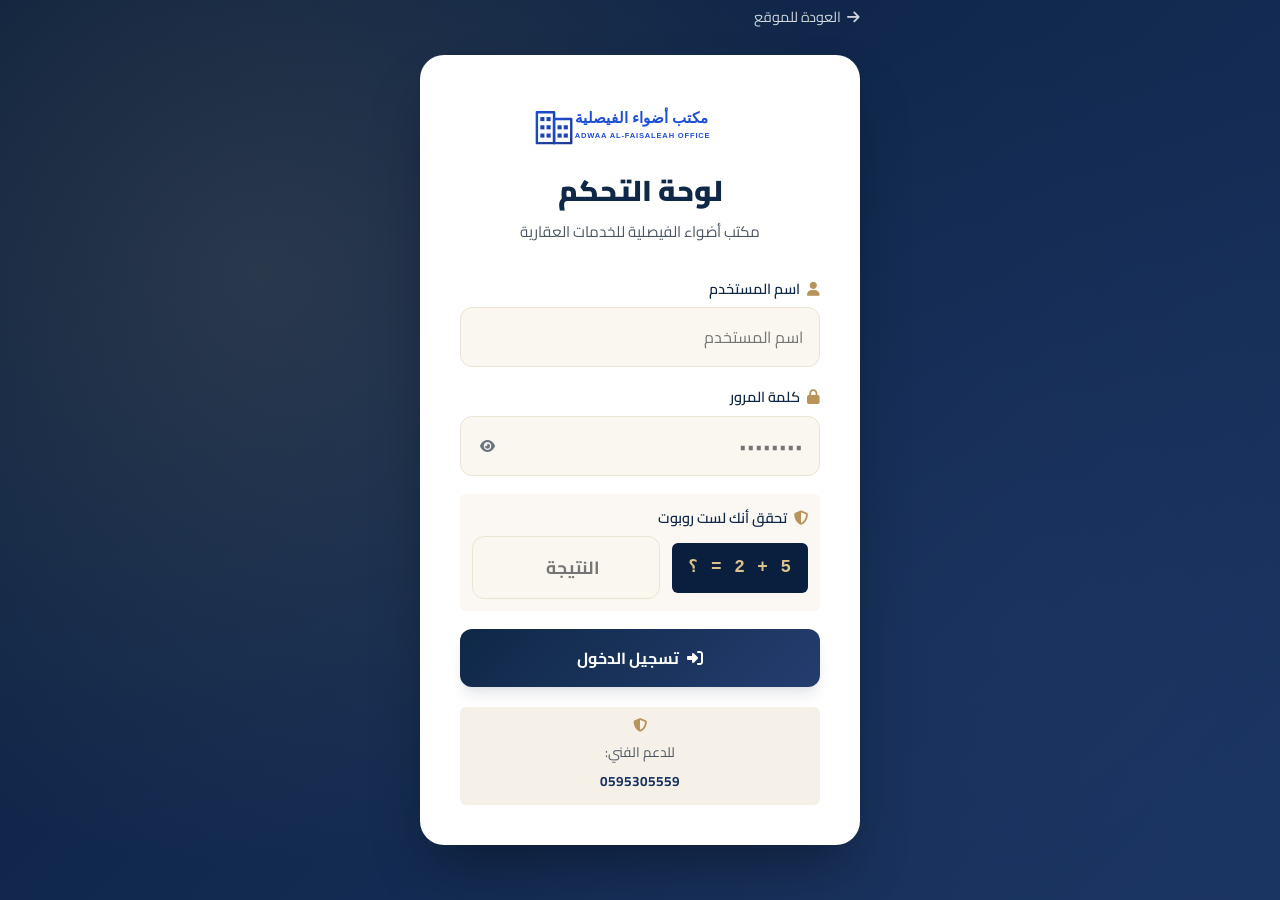
==== admin.html @ 80386304 "Add debug box to admin requests view to trace localStorage and origin" ====
<!DOCTYPE html>
<html lang="ar" dir="rtl">
<head>
    <meta charset="UTF-8">
    <meta http-equiv="Cache-Control" content="no-cache, no-store, must-revalidate">
    <meta http-equiv="Pragma" content="no-cache">
    <meta http-equiv="Expires" content="0">
    <meta name="viewport" content="width=device-width, initial-scale=1.0">
    <title>لوحة التحكم | مكتب أضواء الفيصلية للخدمات العقارية</title>
    <link rel="icon" type="image/svg+xml" href="images/logo-icon.svg">
    <link rel="preconnect" href="https://fonts.googleapis.com">
    <link rel="preconnect" href="https://fonts.gstatic.com" crossorigin>
    <link href="https://fonts.googleapis.com/css2?family=Cairo:wght@300;400;500;600;700;800;900&family=Tajawal:wght@300;400;500;700;800;900&display=swap" rel="stylesheet">
    <link rel="stylesheet" href="https://cdnjs.cloudflare.com/ajax/libs/font-awesome/6.5.0/css/all.min.css">
    <link rel="stylesheet" href="css/style.css">
    <link rel="stylesheet" href="css/admin.css">
</head>
<body class="admin-body">

    <!-- شاشة تسجيل الدخول -->
    <div class="login-screen" id="loginScreen">
        <div class="login-bg"></div>
        <div class="login-container">
            <div class="login-card">
                <a href="index.html" class="back-to-site">
                    <i class="fas fa-arrow-right"></i> العودة للموقع
                </a>
                <div class="login-header">
                    <img src="images/logo-horizontal.svg" alt="مكتب أضواء الفيصلية" class="login-logo-image">
                    <h1>لوحة التحكم</h1>
                    <p>مكتب أضواء الفيصلية للخدمات العقارية</p>
                </div>
                <form class="login-form" id="loginForm">
                    <div class="login-field">
                        <label><i class="fas fa-user"></i> اسم المستخدم</label>
                        <input type="text" id="loginUsername" required autocomplete="username" placeholder="اسم المستخدم">
                    </div>
                    <div class="login-field">
                        <label><i class="fas fa-lock"></i> كلمة المرور</label>
                        <div class="password-input">
                            <input type="password" id="loginPassword" required autocomplete="current-password" placeholder="••••••••">
                            <button type="button" class="toggle-password" id="togglePassword">
                                <i class="fas fa-eye"></i>
                            </button>
                        </div>
                    </div>
                    <div class="login-field captcha-field">
                        <label><i class="fas fa-shield-alt"></i> تحقق أنك لست روبوت</label>
                        <div class="captcha-group">
                            <span class="captcha-question" id="captchaQuestion">؟+؟</span>
                            <input type="number" id="captchaAnswer" required placeholder="النتيجة">
                        </div>
                    </div>
                    <button type="submit" class="login-btn">
                        <i class="fas fa-sign-in-alt"></i>
                        <span>تسجيل الدخول</span>
                    </button>
                    <div class="login-attempts-warning" id="attemptsWarning" style="display:none;">
                        <i class="fas fa-exclamation-triangle"></i>
                        <span id="attemptsText"></span>
                    </div>
                    <div class="login-error" id="loginError"></div>
                </form>
                <div class="login-hint">
                    <i class="fas fa-shield-alt"></i>
                    <span>للدعم الفني:</span>
                    <a href="tel:0595305559">0595305559</a>
                </div>
            </div>
        </div>
    </div>

    <!-- لوحة التحكم (تظهر بعد تسجيل الدخول) -->
    <div class="admin-dashboard" id="adminDashboard" style="display:none;">
        <!-- الشريط الجانبي -->
        <aside class="admin-sidebar">
            <div class="sidebar-header">
                <img src="images/logo-icon.svg" alt="أضواء الفيصلية" class="sidebar-logo-image">
                <div>
                    <h2>أضواء الفيصلية</h2>
                    <span>لوحة التحكم</span>
                </div>
            </div>
            <nav class="sidebar-nav">
                <a href="#" class="sidebar-link active" data-view="dashboard">
                    <i class="fas fa-chart-pie"></i>
                    <span>الإحصائيات</span>
                </a>
                <a href="#" class="sidebar-link" data-view="properties">
                    <i class="fas fa-building"></i>
                    <span>العقارات</span>
                    <span class="badge" id="propertiesCount">0</span>
                </a>
                <a href="#" class="sidebar-link" data-view="pending">
                    <i class="fas fa-clock"></i>
                    <span>في الانتظار</span>
                    <span class="badge badge-warning" id="pendingCount">0</span>
                </a>
                <a href="#" class="sidebar-link" data-view="requests">
                    <i class="fas fa-inbox"></i>
                    <span>طلبات العملاء</span>
                    <span class="badge badge-info" id="requestsCount">0</span>
                </a>
                <a href="#" class="sidebar-link" data-view="add">
                    <i class="fas fa-plus-circle"></i>
                    <span>إضافة عقار</span>
                </a>
                <a href="#" class="sidebar-link" data-view="security">
                    <i class="fas fa-shield-alt"></i>
                    <span>الأمان وكلمة المرور</span>
                </a>
                <a href="#" class="sidebar-link" data-view="cloud">
                    <i class="fas fa-cloud"></i>
                    <span>التخزين السحابي</span>
                </a>
            </nav>
            <div class="sidebar-footer">
                <a href="index.html" class="sidebar-link">
                    <i class="fas fa-globe"></i>
                    <span>عرض الموقع</span>
                </a>
                <a href="#" class="sidebar-link" id="logoutBtn">
                    <i class="fas fa-sign-out-alt"></i>
                    <span>تسجيل الخروج</span>
                </a>
            </div>
        </aside>

        <!-- المحتوى الرئيسي -->
        <main class="admin-main">
            <header class="admin-header">
                <button class="sidebar-toggle" id="sidebarToggle">
                    <i class="fas fa-bars"></i>
                </button>
                <h1 id="viewTitle">الإحصائيات</h1>
                <div class="admin-user">
                    <i class="fas fa-user-circle"></i>
                    <span id="adminUsername">admin</span>
                </div>
            </header>

            <!-- عرض الإحصائيات -->
            <section class="admin-view" id="view-dashboard">
                <div class="stats-grid">
                    <div class="stat-card stat-primary">
                        <div class="stat-icon"><i class="fas fa-building"></i></div>
                        <div class="stat-info">
                            <div class="stat-value" id="statTotal">0</div>
                            <div class="stat-label">إجمالي العقارات</div>
                        </div>
                    </div>
                    <div class="stat-card stat-success">
                        <div class="stat-icon"><i class="fas fa-check-circle"></i></div>
                        <div class="stat-info">
                            <div class="stat-value" id="statApproved">0</div>
                            <div class="stat-label">عقارات معتمدة</div>
                        </div>
                    </div>
                    <div class="stat-card stat-warning">
                        <div class="stat-icon"><i class="fas fa-clock"></i></div>
                        <div class="stat-info">
                            <div class="stat-value" id="statPending">0</div>
                            <div class="stat-label">في الانتظار</div>
                        </div>
                    </div>
                    <div class="stat-card stat-info">
                        <div class="stat-icon"><i class="fas fa-inbox"></i></div>
                        <div class="stat-info">
                            <div class="stat-value" id="statRequests">0</div>
                            <div class="stat-label">طلبات العملاء</div>
                        </div>
                    </div>
                    <div class="stat-card stat-sale">
                        <div class="stat-icon"><i class="fas fa-tag"></i></div>
                        <div class="stat-info">
                            <div class="stat-value" id="statSale">0</div>
                            <div class="stat-label">للبيع</div>
                        </div>
                    </div>
                    <div class="stat-card stat-rent">
                        <div class="stat-icon"><i class="fas fa-key"></i></div>
                        <div class="stat-info">
                            <div class="stat-value" id="statRent">0</div>
                            <div class="stat-label">للإيجار</div>
                        </div>
                    </div>
                </div>

                <div class="dashboard-charts">
                    <div class="chart-card">
                        <h3><i class="fas fa-chart-bar"></i> العقارات حسب النوع</h3>
                        <div class="bar-chart" id="typeChart"></div>
                    </div>
                    <div class="chart-card">
                        <h3><i class="fas fa-map-marker-alt"></i> العقارات حسب المدينة</h3>
                        <div class="bar-chart" id="cityChart"></div>
                    </div>
                </div>

                <div class="recent-section">
                    <h3><i class="fas fa-history"></i> أحدث العقارات المضافة</h3>
                    <div class="recent-list" id="recentList"></div>
                </div>
            </section>

            <!-- عرض العقارات -->
            <section class="admin-view" id="view-properties" style="display:none;">
                <div class="view-toolbar">
                    <div class="search-box-admin">
                        <i class="fas fa-search"></i>
                        <input type="text" id="propertiesSearch" placeholder="ابحث في العقارات...">
                    </div>
                    <select id="propertiesFilter" class="admin-select">
                        <option value="all">جميع الحالات</option>
                        <option value="approved">معتمد</option>
                        <option value="pending">في الانتظار</option>
                    </select>
                </div>
                <div class="data-table-wrapper">
                    <table class="data-table">
                        <thead>
                            <tr>
                                <th>العقار</th>
                                <th>النوع</th>
                                <th>المدينة</th>
                                <th>السعر</th>
                                <th>المساحة</th>
                                <th>الحالة</th>
                                <th>الإجراءات</th>
                            </tr>
                        </thead>
                        <tbody id="propertiesTableBody"></tbody>
                    </table>
                </div>
            </section>

            <!-- عرض العقارات المعلقة -->
            <section class="admin-view" id="view-pending" style="display:none;">
                <div class="view-toolbar">
                    <h2 style="margin: 0;"><i class="fas fa-clock"></i> عقارات في انتظار الموافقة</h2>
                </div>
                <div class="pending-grid" id="pendingGrid"></div>
                <div class="empty-state" id="pendingEmpty" style="display:none;">
                    <i class="fas fa-check-circle"></i>
                    <h3>لا توجد عقارات معلقة</h3>
                    <p>جميع العقارات تم مراجعتها</p>
                </div>
            </section>

            <!-- عرض طلبات العملاء -->
            <section class="admin-view" id="view-requests" style="display:none;">
                <div class="view-toolbar">
                    <h2 style="margin: 0;"><i class="fas fa-inbox"></i> طلبات العملاء</h2>
                </div>
                <div id="requestsDebugBox" style="background:#1e3a5c;color:#fff;padding:10px 16px;border-radius:8px;margin-bottom:12px;font:13px monospace;direction:ltr;white-space:pre-wrap;word-break:break-all;"></div>
                <div class="requests-list" id="requestsList"></div>
                <div class="empty-state" id="requestsEmpty" style="display:none;">
                    <i class="fas fa-inbox"></i>
                    <h3>لا توجد طلبات حالياً</h3>
                    <p>ستظهر طلبات العملاء هنا عند وصولها</p>
                </div>
            </section>

            <!-- إضافة عقار جديد -->
            <section class="admin-view" id="view-add" style="display:none;">
                <div class="view-toolbar">
                    <h2 style="margin: 0;"><i class="fas fa-plus-circle"></i> إضافة عقار جديد</h2>
                </div>
                <form class="admin-form" id="adminAddForm">
                    <div class="form-grid">
                        <div class="form-group">
                            <label>عنوان العقار *</label>
                            <input type="text" name="title" required>
                        </div>
                        <div class="form-group">
                            <label>نوع العقار *</label>
                            <select name="type" required>
                                <option value="">اختر</option>
                                <option value="villa">فيلا</option>
                                <option value="apartment">شقة</option>
                                <option value="shop">معرض تجاري</option>
                                <option value="land">أرض</option>
                            </select>
                        </div>
                        <div class="form-group">
                            <label>الغرض *</label>
                            <select name="purpose" required>
                                <option value="">اختر</option>
                                <option value="sale">للبيع</option>
                                <option value="rent">للإيجار</option>
                            </select>
                        </div>
                        <div class="form-group">
                            <label>السعر (ر.س) *</label>
                            <input type="number" name="price" required min="0">
                        </div>
                        <div class="form-group">
                            <label>المساحة (م²) *</label>
                            <input type="number" name="area" required min="0">
                        </div>
                        <div class="form-group">
                            <label>المدينة *</label>
                            <select name="city" required>
                                <option value="">اختر</option>
                                <option value="riyadh">الرياض</option>
                                <option value="muzahmiya">المزاحمية</option>
                            </select>
                        </div>
                        <div class="form-group">
                            <label>الحي *</label>
                            <input type="text" name="district" required>
                        </div>
                        <div class="form-group">
                            <label>عدد الغرف</label>
                            <input type="number" name="rooms" min="0" value="0">
                        </div>
                        <div class="form-group">
                            <label>عدد دورات المياه</label>
                            <input type="number" name="bathrooms" min="0" value="0">
                        </div>
                        <div class="form-group">
                            <label>رقم الهاتف *</label>
                            <input type="tel" name="phone" required placeholder="+966 5X XXX XXXX">
                        </div>
                        <div class="form-group full-width">
                            <label>الصورة الرئيسية (اختياري)</label>
                            <div class="file-upload-wrapper" id="adminMainImageUpload">
                                <input type="file" accept="image/jpeg,image/jpg,image/png,image/webp" id="adminMainImageInput" class="file-input">
                                <div class="file-upload-area">
                                    <div class="file-upload-icon"><i class="fas fa-cloud-upload-alt"></i></div>
                                    <div class="file-upload-text">
                                        <strong>اضغط لاختيار صورة</strong>
                                        <span>أو اسحب الصورة هنا</span>
                                    </div>
                                    <div class="file-upload-hint">JPG, PNG, WebP - حتى 5 ميجابايت</div>
                                </div>
                                <div class="file-preview" style="display:none;">
                                    <img src="" alt="معاينة">
                                    <div class="file-preview-info">
                                        <div class="file-preview-name"></div>
                                        <div class="file-preview-meta"></div>
                                    </div>
                                    <button type="button" class="file-remove-btn"><i class="fas fa-trash"></i></button>
                                </div>
                                <input type="hidden" name="imageData">
                            </div>
                        </div>
                        <div class="form-group full-width">
                            <label>صور إضافية (اختياري)</label>
                            <div class="file-upload-wrapper" id="adminGalleryImageUpload">
                                <input type="file" accept="image/jpeg,image/jpg,image/png,image/webp" id="adminGalleryImageInput" class="file-input" multiple>
                                <div class="file-upload-area">
                                    <div class="file-upload-icon"><i class="fas fa-images"></i></div>
                                    <div class="file-upload-text">
                                        <strong>اختر صوراً إضافية</strong>
                                        <span>يمكنك اختيار عدة صور</span>
                                    </div>
                                    <div class="file-upload-hint">JPG, PNG, WebP - حتى 5 ميجابايت لكل صورة</div>
                                </div>
                                <div class="gallery-preview"></div>
                                <input type="hidden" name="galleryData">
                            </div>
                        </div>
                        <div class="form-group full-width">
                            <label>الوصف *</label>
                            <textarea name="description" required rows="4"></textarea>
                        </div>
                        <div class="form-group">
                            <label>
                                <input type="checkbox" name="featured">
                                عقار مميز
                            </label>
                        </div>
                    </div>
                    <div class="form-actions">
                        <button type="reset" class="btn btn-secondary">مسح</button>
                        <button type="submit" class="btn btn-primary">
                            <i class="fas fa-plus"></i> إضافة ونشر العقار
                        </button>
                    </div>
                </form>
            </section>

            <!-- عرض الأمان وكلمة المرور -->
            <section class="admin-view" id="view-security" style="display:none;">
                <div class="view-toolbar">
                    <h2 style="margin: 0;"><i class="fas fa-shield-alt"></i> الأمان وكلمة المرور</h2>
                </div>

                <div class="security-grid">
                    <!-- تغيير كلمة المرور -->
                    <div class="security-card">
                        <h3><i class="fas fa-key"></i> تغيير كلمة المرور</h3>
                        <form class="admin-form" id="changePasswordForm">
                            <div class="form-group">
                                <label>كلمة المرور الحالية *</label>
                                <input type="password" name="oldPassword" required>
                            </div>
                            <div class="form-group">
                                <label>كلمة المرور الجديدة *</label>
                                <input type="password" name="newPassword" required minlength="8" id="newPassword">
                                <small class="form-hint">يجب أن تكون 8 أحرف على الأقل وتحتوي على أحرف وأرقام</small>
                            </div>
                            <div class="form-group">
                                <label>تأكيد كلمة المرور الجديدة *</label>
                                <input type="password" name="confirmPassword" required minlength="8">
                            </div>
                            <div class="password-strength" id="passwordStrength"></div>
                            <div class="form-actions">
                                <button type="submit" class="btn btn-primary">
                                    <i class="fas fa-save"></i> تحديث كلمة المرور
                                </button>
                            </div>
                        </form>
                    </div>

                    <!-- معلومات الجلسة -->
                    <div class="security-card">
                        <h3><i class="fas fa-info-circle"></i> معلومات الجلسة</h3>
                        <div class="session-info" id="sessionInfo">
                            <div class="info-row">
                                <span class="info-label">المستخدم:</span>
                                <span class="info-value" id="sessionUser">-</span>
                            </div>
                            <div class="info-row">
                                <span class="info-label">الصلاحية:</span>
                                <span class="info-value" id="sessionRole">-</span>
                            </div>
                            <div class="info-row">
                                <span class="info-label">وقت الدخول:</span>
                                <span class="info-value" id="sessionLoginTime">-</span>
                            </div>
                            <div class="info-row">
                                <span class="info-label">آخر نشاط:</span>
                                <span class="info-value" id="sessionLastActivity">-</span>
                            </div>
                            <div class="info-row">
                                <span class="info-label">انتهاء الجلسة:</span>
                                <span class="info-value" id="sessionExpiresIn">-</span>
                            </div>
                        </div>
                    </div>

                    <!-- سجل محاولات الدخول -->
                    <div class="security-card full-width-card">
                        <h3><i class="fas fa-history"></i> آخر محاولات الدخول</h3>
                        <div class="login-log" id="loginLog"></div>
                    </div>
                </div>
            </section>

            <!-- عرض التخزين السحابي -->
            <section class="admin-view" id="view-cloud" style="display:none;">
                <div class="view-toolbar">
                    <h2 style="margin: 0;"><i class="fas fa-cloud"></i> التخزين السحابي</h2>
                </div>

                <div class="cloud-status-card" id="cloudStatusCard">
                    <div class="cloud-status-icon" id="cloudStatusIcon">
                        <i class="fas fa-cloud"></i>
                    </div>
                    <div class="cloud-status-info">
                        <h3 id="cloudStatusTitle">جاري التحميل...</h3>
                        <p id="cloudStatusDesc">يتم التحقق من حالة التخزين السحابي</p>
                    </div>
                    <div class="cloud-status-badge" id="cloudStatusBadge">-</div>
                </div>

                <div class="security-grid">
                    <div class="security-card">
                        <h3><i class="fab fa-github"></i> إعدادات GitHub (قاعدة البيانات)</h3>
                        <p style="color: var(--gray-500); font-size: 0.9rem; margin-bottom: 16px;">
                            البيانات تُحفظ في ملفات JSON في الخزانة مباشرة. يعمل كقاعدة بيانات مجانية.
                        </p>
                        <form class="admin-form" id="githubConfigForm">
                            <div class="form-group">
                                <label>GitHub Personal Access Token *</label>
                                <input type="password" name="githubToken" placeholder="ghp_xxxxxxxxxxxx" required>
                                <small class="form-hint">من GitHub Settings → Developer settings → Tokens</small>
                            </div>
                            <div class="form-actions">
                                <button type="submit" class="btn btn-primary">
                                    <i class="fas fa-save"></i> حفظ التوكن
                                </button>
                                <button type="button" class="btn btn-danger" id="clearGithubTokenBtn" style="display:none;">
                                    <i class="fas fa-times-circle"></i> مسح التوكن
                                </button>
                            </div>
                        </form>
                        <div id="githubTokenStatus" style="margin-top: 12px; padding: 10px; border-radius: 8px; display: none;"></div>
                    </div>

                    <div class="security-card">
                        <h3><i class="fas fa-chart-pie"></i> إحصائيات التخزين</h3>
                        <div class="storage-stats">
                            <div class="stat-row">
                                <span class="stat-row-label">حالة التخزين السحابي:</span>
                                <span class="stat-row-value" id="statCloudStatus">-</span>
                            </div>
                            <div class="stat-row">
                                <span class="stat-row-label">مزود الخدمة:</span>
                                <span class="stat-row-value" id="statProvider">GitHub Repository</span>
                            </div>
                            <div class="stat-row">
                                <span class="stat-row-label">الخزانة:</span>
                                <span class="stat-row-value" id="statCloudName">Mutakola123/adwa</span>
                            </div>
                            <div class="stat-row">
                                <span class="stat-row-label">التوكن:</span>
                                <span class="stat-row-value" id="statTokenStatus">غير محفوظ</span>
                            </div>
                            <div class="stat-row">
                                <span class="stat-row-label">ملف العقارات:</span>
                                <span class="stat-row-value" id="statPropsFile">data/properties.json</span>
                            </div>
                            <div class="stat-row">
                                <span class="stat-row-label">ملف الطلبات:</span>
                                <span class="stat-row-value" id="statReqsFile">data/requests.json</span>
                            </div>
                        </div>
                    </div>

                    <div class="security-card full-width-card">
                        <h3><i class="fas fa-info-circle"></i> كيفية إعداد التخزين السحابي</h3>
                        <ol class="setup-steps">
                            <li>
                                <span class="step-number">1</span>
                                <div class="step-content">
                                    <h4>إنشاء توكن GitHub</h4>
                                    <p>اذهب إلى <a href="https://github.com/settings/tokens" target="_blank">GitHub Settings → Tokens</a></p>
                                    <p>اضغط Generate new token (classic)</p>
                                </div>
                            </li>
                            <li>
                                <span class="step-number">2</span>
                                <div class="step-content">
                                    <h4>تحديد الصلاحيات</h4>
                                    <p>اختر صلاحية <strong>repo</strong> فقط (للوصول للخزانة)</p>
                                </div>
                            </li>
                            <li>
                                <span class="step-number">3</span>
                                <div class="step-content">
                                    <h4>نسخ التوكن</h4>
                                    <p>انسخ التوكن (يبدأ بـ ghp_) والصقه في الحقل أعلاه</p>
                                </div>
                            </li>
                        </ol>
                    </div>
                </div>
            </section>
                                <strong>سجّل حساب مجاني</strong> في
                                <a href="https://cloudinary.com/users/register/free" target="_blank" rel="noopener">cloudinary.com</a>
                            </li>
                            <li>
                                <strong>انسخ Cloud Name</strong> من Dashboard (يظهر في الأعلى)
                            </li>
                            <li>
                                <strong>أنشئ Upload Preset:</strong>
                                <ul>
                                    <li>Settings → Upload → Add upload preset</li>
                                    <li>Signing Mode: <code>Unsigned</code></li>
                                    <li>Folder: <code>adwa-properties</code> (اختياري)</li>
                                    <li>احفظ وانسخ اسم الـ Preset</li>
                                </ul>
                            </li>
                            <li>
                                <strong>الصق القيم</strong> في النموذج أعلاه واضغط "حفظ الإعدادات"
                            </li>
                            <li>
                                <strong>اضغط "اختبار الاتصال"</strong> للتأكد من العمل بشكل صحيح
                            </li>
                        </ol>
                        <div class="cloud-benefits">
                            <div class="benefit-item">
                                <i class="fas fa-check-circle"></i>
                                <span><strong>25GB مجاناً</strong> - يكفي لآلاف الصور</span>
                            </div>
                            <div class="benefit-item">
                                <i class="fas fa-check-circle"></i>
                                <span><strong>CDN عالمي سريع</strong> - تحميل فوري للزوار</span>
                            </div>
                            <div class="benefit-item">
                                <i class="fas fa-check-circle"></i>
                                <span><strong>تحسين تلقائي</strong> للصور (WebP, ضغط ذكي)</span>
                            </div>
                            <div class="benefit-item">
                                <i class="fas fa-check-circle"></i>
                                <span><strong>إحصائيات وتحليلات</strong> لاستخدام الصور</span>
                            </div>
                        </div>
                    </div>
                </div>
            </section>
        </main>
    </div>

    <!-- نافذة تعديل العقار -->
    <div class="modal" id="editModal">
        <div class="modal-content admin-modal">
            <button class="modal-close" id="editModalClose"><i class="fas fa-times"></i></button>
            <h2><i class="fas fa-edit"></i> تعديل العقار</h2>
            <form class="admin-form" id="editForm">
                <input type="hidden" name="id">
                <div class="form-grid">
                    <div class="form-group">
                        <label>عنوان العقار *</label>
                        <input type="text" name="title" required>
                    </div>
                    <div class="form-group">
                        <label>نوع العقار *</label>
                        <select name="type" required>
                            <option value="villa">فيلا</option>
                            <option value="apartment">شقة</option>
                            <option value="shop">معرض تجاري</option>
                            <option value="land">أرض</option>
                        </select>
                    </div>
                    <div class="form-group">
                        <label>الغرض *</label>
                        <select name="purpose" required>
                            <option value="sale">للبيع</option>
                            <option value="rent">للإيجار</option>
                        </select>
                    </div>
                    <div class="form-group">
                        <label>السعر (ر.س) *</label>
                        <input type="number" name="price" required min="0">
                    </div>
                    <div class="form-group">
                        <label>المساحة (م²) *</label>
                        <input type="number" name="area" required min="0">
                    </div>
                    <div class="form-group">
                        <label>المدينة *</label>
                        <select name="city" required>
                            <option value="riyadh">الرياض</option>
                            <option value="muzahmiya">المزاحمية</option>
                        </select>
                    </div>
                    <div class="form-group">
                        <label>الحي *</label>
                        <input type="text" name="district" required>
                    </div>
                    <div class="form-group">
                        <label>عدد الغرف</label>
                        <input type="number" name="rooms" min="0">
                    </div>
                    <div class="form-group">
                        <label>عدد دورات المياه</label>
                        <input type="number" name="bathrooms" min="0">
                    </div>
                    <div class="form-group">
                        <label>رقم الهاتف *</label>
                        <input type="tel" name="phone" required>
                    </div>
                    <div class="form-group">
                        <label>الحالة</label>
                        <select name="status">
                            <option value="approved">معتمد</option>
                            <option value="pending">في الانتظار</option>
                        </select>
                    </div>
                    <div class="form-group full-width">
                        <label>الصورة الرئيسية (اختياري)</label>
                        <div class="file-upload-wrapper" id="editMainImageUpload">
                            <input type="file" accept="image/jpeg,image/jpg,image/png,image/webp" id="editMainImageInput" class="file-input">
                            <div class="file-upload-area">
                                <div class="file-upload-icon"><i class="fas fa-cloud-upload-alt"></i></div>
                                <div class="file-upload-text">
                                    <strong>اضغط لتغيير الصورة</strong>
                                    <span>أو اسحب صورة جديدة هنا</span>
                                </div>
                                <div class="file-upload-hint">JPG, PNG, WebP - حتى 5 ميجابايت</div>
                            </div>
                            <div class="file-preview" style="display:none;">
                                <img src="" alt="معاينة">
                                <div class="file-preview-info">
                                    <div class="file-preview-name"></div>
                                    <div class="file-preview-meta"></div>
                                </div>
                                <button type="button" class="file-remove-btn"><i class="fas fa-trash"></i></button>
                            </div>
                            <input type="hidden" name="imageData">
                        </div>
                    </div>
                    <div class="form-group full-width">
                        <label>الوصف *</label>
                        <textarea name="description" required rows="4"></textarea>
                    </div>
                </div>
                <div class="form-actions">
                    <button type="button" class="btn btn-secondary" id="editCancel">إلغاء</button>
                    <button type="submit" class="btn btn-primary">
                        <i class="fas fa-save"></i> حفظ التغييرات
                    </button>
                </div>
            </form>
        </div>
    </div>

    <!-- نافذة تأكيد الحذف -->
    <div class="modal" id="confirmModal">
        <div class="modal-content confirm-modal">
            <div class="confirm-icon"><i class="fas fa-exclamation-triangle"></i></div>
            <h3 id="confirmTitle">هل أنت متأكد؟</h3>
            <p id="confirmMessage">لا يمكن التراجع عن هذا الإجراء</p>
            <div class="confirm-actions">
                <button class="btn btn-secondary" id="confirmCancel">إلغاء</button>
                <button class="btn btn-danger" id="confirmOk">نعم، احذف</button>
            </div>
        </div>
    </div>

    <!-- الإشعارات -->
    <div class="toast-container" id="toastContainer"></div>

    <script src="js/data-v2.js"></script>
    <script src="js/admin-v2.js"></script>
</body>
</html>
---- css/style.css ----
/* ============================================
   متغيرات الألوان الأساسية
   ============================================ */
:root {
    --navy-900: #0a1f3d;
    --navy-800: #0f2847;
    --navy-700: #1a3461;
    --navy-600: #243d6f;
    --navy-500: #2e4a82;
    --gold-900: #8a6d3b;
    --gold-700: #b8945a;
    --gold-500: #c9a96e;
    --gold-400: #d4b87a;
    --gold-300: #dcc28c;
    --gold-200: #e8d4a8;
    --beige-100: #faf7f0;
    --beige-200: #f5f1e8;
    --beige-300: #ebe4d3;
    --beige-400: #d4c9b0;
    --white: #ffffff;
    --gray-50: #f9fafb;
    --gray-100: #f3f4f6;
    --gray-200: #e5e7eb;
    --gray-300: #d1d5db;
    --gray-400: #9ca3af;
    --gray-500: #6b7280;
    --gray-600: #4b5563;
    --gray-700: #374151;
    --gray-800: #1f2937;
    --success: #10b981;
    --danger: #ef4444;
    --warning: #f59e0b;
    --shadow-sm: 0 1px 2px 0 rgba(10, 31, 61, 0.05);
    --shadow-md: 0 4px 6px -1px rgba(10, 31, 61, 0.1), 0 2px 4px -1px rgba(10, 31, 61, 0.06);
    --shadow-lg: 0 10px 15px -3px rgba(10, 31, 61, 0.1), 0 4px 6px -2px rgba(10, 31, 61, 0.05);
    --shadow-xl: 0 20px 25px -5px rgba(10, 31, 61, 0.15), 0 10px 10px -5px rgba(10, 31, 61, 0.04);
    --shadow-2xl: 0 25px 50px -12px rgba(10, 31, 61, 0.25);
    --shadow-gold: 0 10px 30px -5px rgba(201, 169, 110, 0.4);
    --transition: all 0.3s cubic-bezier(0.4, 0, 0.2, 1);
    --transition-slow: all 0.5s cubic-bezier(0.4, 0, 0.2, 1);
    --radius-sm: 6px;
    --radius-md: 12px;
    --radius-lg: 16px;
    --radius-xl: 24px;
    --radius-2xl: 32px;
    --font-arabic: 'Cairo', 'Tajawal', 'Segoe UI', sans-serif;
}

/* ============================================
   الإعدادات العامة
   ============================================ */
* {
    margin: 0;
    padding: 0;
    box-sizing: border-box;
}

html {
    scroll-behavior: smooth;
    scroll-padding-top: 80px;
}

body {
    font-family: var(--font-arabic);
    background: var(--white);
    color: var(--gray-800);
    line-height: 1.7;
    direction: rtl;
    text-align: right;
    overflow-x: hidden;
    min-height: 100vh;
}

img {
    max-width: 100%;
    height: auto;
    display: block;
}

a {
    text-decoration: none;
    color: inherit;
}

button {
    font-family: inherit;
    cursor: pointer;
    border: none;
    background: none;
}

input, select, textarea {
    font-family: inherit;
    font-size: 1rem;
}

::selection {
    background: var(--gold-500);
    color: var(--white);
}

::-webkit-scrollbar {
    width: 10px;
    height: 10px;
}

::-webkit-scrollbar-track {
    background: var(--beige-200);
}

::-webkit-scrollbar-thumb {
    background: linear-gradient(var(--gold-500), var(--gold-700));
    border-radius: 10px;
}

::-webkit-scrollbar-thumb:hover {
    background: var(--navy-700);
}

.container {
    max-width: 1280px;
    margin: 0 auto;
    padding: 0 24px;
}

.gold-text {
    background: linear-gradient(135deg, var(--gold-700) 0%, var(--gold-400) 100%);
    -webkit-background-clip: text;
    -webkit-text-fill-color: transparent;
    background-clip: text;
    color: var(--gold-500);
}

/* ============================================
   الأزرار العامة
   ============================================ */
.btn {
    display: inline-flex;
    align-items: center;
    justify-content: center;
    gap: 10px;
    padding: 14px 32px;
    border-radius: var(--radius-md);
    font-weight: 600;
    font-size: 1rem;
    cursor: pointer;
    transition: var(--transition);
    white-space: nowrap;
    border: 2px solid transparent;
    text-align: center;
}

.btn-primary {
    background: linear-gradient(135deg, var(--navy-800) 0%, var(--navy-600) 100%);
    color: var(--white);
    box-shadow: var(--shadow-lg);
}

.btn-primary:hover {
    background: linear-gradient(135deg, var(--navy-700) 0%, var(--navy-500) 100%);
    transform: translateY(-2px);
    box-shadow: var(--shadow-xl);
}

.btn-secondary {
    background: var(--white);
    color: var(--navy-800);
    border-color: var(--navy-800);
}

.btn-secondary:hover {
    background: var(--navy-800);
    color: var(--white);
}

.btn-gold {
    background: linear-gradient(135deg, var(--gold-700) 0%, var(--gold-400) 100%);
    color: var(--white);
    box-shadow: var(--shadow-gold);
}

.btn-gold:hover {
    transform: translateY(-2px);
    box-shadow: 0 15px 35px -5px rgba(201, 169, 110, 0.6);
}

.btn-block {
    width: 100%;
}

/* ============================================
   شريط التنقل
   ============================================ */
.navbar {
    position: fixed;
    top: 0;
    right: 0;
    left: 0;
    z-index: 1000;
    background: rgba(255, 255, 255, 0.95);
    backdrop-filter: blur(20px);
    -webkit-backdrop-filter: blur(20px);
    transition: var(--transition);
    border-bottom: 1px solid transparent;
}

.navbar.scrolled {
    background: rgba(255, 255, 255, 0.98);
    box-shadow: var(--shadow-md);
    border-bottom-color: var(--beige-300);
}

.nav-container {
    display: flex;
    align-items: center;
    justify-content: space-between;
    padding: 16px 24px;
    gap: 24px;
}

.logo {
    display: flex;
    align-items: center;
    gap: 12px;
    flex-shrink: 0;
}

.logo-image {
    height: 60px;
    width: auto;
    display: block;
    transition: transform 0.3s;
}

.logo:hover .logo-image {
    transform: scale(1.04);
}

.logo-icon {
    width: 48px;
    height: 48px;
    background: linear-gradient(135deg, var(--navy-800) 0%, var(--navy-600) 100%);
    color: var(--gold-500);
    display: flex;
    align-items: center;
    justify-content: center;
    border-radius: var(--radius-md);
    font-size: 1.4rem;
    box-shadow: var(--shadow-md);
    position: relative;
    overflow: hidden;
}

.logo-icon::after {
    content: '';
    position: absolute;
    top: -50%;
    right: -50%;
    width: 200%;
    height: 200%;
    background: linear-gradient(45deg, transparent 30%, rgba(201, 169, 110, 0.2) 50%, transparent 70%);
    animation: shine 3s infinite;
}

@keyframes shine {
    0% { transform: translateX(100%) translateY(100%); }
    100% { transform: translateX(-100%) translateY(-100%); }
}

.logo-text {
    display: flex;
    flex-direction: column;
    line-height: 1.2;
}

.logo-title {
    font-weight: 800;
    font-size: 1.25rem;
    color: var(--navy-800);
}

.logo-subtitle {
    font-size: 0.75rem;
    color: var(--gold-700);
    font-weight: 500;
}

.nav-menu {
    display: flex;
    align-items: center;
    gap: 8px;
}

.nav-link {
    padding: 10px 18px;
    color: var(--gray-700);
    font-weight: 500;
    border-radius: var(--radius-sm);
    transition: var(--transition);
    position: relative;
    font-size: 0.95rem;
}

.nav-link:hover {
    color: var(--navy-800);
    background: var(--beige-200);
}

.nav-link.active {
    color: var(--navy-800);
    font-weight: 700;
}

.nav-link.active::after {
    content: '';
    position: absolute;
    bottom: 0;
    right: 50%;
    transform: translateX(50%);
    width: 24px;
    height: 3px;
    background: linear-gradient(90deg, var(--gold-700), var(--gold-400));
    border-radius: 2px;
}

.nav-actions {
    display: flex;
    align-items: center;
    gap: 16px;
}

.phone-link {
    display: flex;
    align-items: center;
    gap: 8px;
    color: var(--navy-800);
    font-weight: 600;
    padding: 10px 16px;
    border-radius: var(--radius-md);
    background: var(--beige-200);
    transition: var(--transition);
    font-size: 0.9rem;
}

.phone-link:hover {
    background: var(--gold-500);
    color: var(--white);
    transform: translateY(-2px);
}

.menu-toggle {
    display: none;
    flex-direction: column;
    gap: 5px;
    padding: 8px;
    border-radius: var(--radius-sm);
}

.menu-toggle span {
    display: block;
    width: 24px;
    height: 2px;
    background: var(--navy-800);
    border-radius: 2px;
    transition: var(--transition);
}

.menu-toggle.active span:nth-child(1) {
    transform: translateY(7px) rotate(45deg);
}

.menu-toggle.active span:nth-child(2) {
    opacity: 0;
}

.menu-toggle.active span:nth-child(3) {
    transform: translateY(-7px) rotate(-45deg);
}

/* ============================================
   قسم الواجهة الرئيسية
   ============================================ */
.hero {
    position: relative;
    min-height: 100vh;
    background:
        linear-gradient(135deg, rgba(10, 31, 61, 0.92) 0%, rgba(15, 40, 71, 0.85) 100%),
        url('https://images.unsplash.com/photo-1613490493576-7fde63acd811?w=1920') center/cover;
    display: flex;
    align-items: center;
    color: var(--white);
    padding: 120px 0 60px;
    overflow: hidden;
}

.hero-overlay {
    position: absolute;
    inset: 0;
    background: radial-gradient(circle at 20% 50%, rgba(201, 169, 110, 0.15) 0%, transparent 50%),
                radial-gradient(circle at 80% 20%, rgba(36, 61, 111, 0.3) 0%, transparent 50%);
    pointer-events: none;
}

.hero-particles {
    position: absolute;
    inset: 0;
    background-image:
        radial-gradient(2px 2px at 20% 30%, white, transparent),
        radial-gradient(1px 1px at 40% 70%, rgba(201, 169, 110, 0.8), transparent),
        radial-gradient(1px 1px at 60% 20%, white, transparent),
        radial-gradient(2px 2px at 80% 50%, rgba(201, 169, 110, 0.6), transparent),
        radial-gradient(1px 1px at 10% 80%, white, transparent);
    background-size: 200% 200%;
    animation: particles 20s linear infinite;
    opacity: 0.6;
}

@keyframes particles {
    0% { background-position: 0% 0%; }
    100% { background-position: 100% 100%; }
}

.hero-content {
    position: relative;
    z-index: 2;
    text-align: center;
    max-width: 1100px;
    margin: 0 auto;
}

.hero-badge {
    display: inline-flex;
    align-items: center;
    gap: 8px;
    background: rgba(201, 169, 110, 0.15);
    border: 1px solid rgba(201, 169, 110, 0.3);
    color: var(--gold-300);
    padding: 8px 20px;
    border-radius: 50px;
    font-size: 0.9rem;
    margin-bottom: 24px;
    backdrop-filter: blur(10px);
    animation: fadeInUp 0.8s ease;
}

.hero-title {
    font-size: clamp(2rem, 5vw, 4rem);
    font-weight: 900;
    line-height: 1.2;
    margin-bottom: 20px;
    animation: fadeInUp 0.8s ease 0.1s backwards;
}

.hero-title .gold-text {
    background: linear-gradient(135deg, var(--gold-300) 0%, var(--gold-500) 100%);
    -webkit-background-clip: text;
    -webkit-text-fill-color: transparent;
    background-clip: text;
    position: relative;
    display: inline-block;
}

.hero-description {
    font-size: clamp(1rem, 1.5vw, 1.2rem);
    color: rgba(255, 255, 255, 0.85);
    max-width: 700px;
    margin: 0 auto 40px;
    line-height: 1.8;
    animation: fadeInUp 0.8s ease 0.2s backwards;
}

@keyframes fadeInUp {
    from {
        opacity: 0;
        transform: translateY(30px);
    }
    to {
        opacity: 1;
        transform: translateY(0);
    }
}

/* شريط البحث الذكي */
.search-box {
    background: var(--white);
    border-radius: var(--radius-xl);
    padding: 16px;
    box-shadow: var(--shadow-2xl);
    max-width: 950px;
    margin: 0 auto 60px;
    animation: fadeInUp 0.8s ease 0.3s backwards;
}

.search-tabs {
    display: flex;
    gap: 8px;
    margin-bottom: 16px;
    padding: 0 8px;
    border-bottom: 1px solid var(--beige-300);
}

.search-tab {
    padding: 12px 24px;
    color: var(--gray-500);
    font-weight: 600;
    border-radius: 0;
    transition: var(--transition);
    position: relative;
    font-size: 0.95rem;
}

.search-tab.active {
    color: var(--navy-800);
}

.search-tab.active::after {
    content: '';
    position: absolute;
    bottom: -1px;
    right: 0;
    left: 0;
    height: 3px;
    background: linear-gradient(90deg, var(--gold-700), var(--gold-400));
    border-radius: 3px 3px 0 0;
}

.search-tab:hover {
    color: var(--navy-800);
}

.search-form {
    display: grid;
    grid-template-columns: 1fr 1fr 1fr auto;
    gap: 12px;
    align-items: end;
}

.search-field {
    text-align: right;
    position: relative;
}

.search-field label {
    display: block;
    font-size: 0.8rem;
    color: var(--gray-600);
    margin-bottom: 6px;
    font-weight: 600;
}

.search-field label i {
    color: var(--gold-700);
    margin-left: 4px;
}

.search-field select {
    width: 100%;
    padding: 12px 16px;
    border: 1.5px solid var(--beige-300);
    border-radius: var(--radius-md);
    background: var(--beige-100);
    color: var(--gray-800);
    font-weight: 500;
    cursor: pointer;
    transition: var(--transition);
    appearance: none;
    background-image: url("data:image/svg+xml;charset=UTF-8,%3csvg xmlns='http://www.w3.org/2000/svg' viewBox='0 0 24 24' fill='none' stroke='%23c9a96e' stroke-width='2' stroke-linecap='round' stroke-linejoin='round'%3e%3cpolyline points='6 9 12 15 18 9'%3e%3c/polyline%3e%3c/svg%3e");
    background-repeat: no-repeat;
    background-position: left 12px center;
    background-size: 18px;
    padding-left: 40px;
}

.search-field select:focus {
    outline: none;
    border-color: var(--gold-500);
    background-color: var(--white);
}

.search-btn {
    background: linear-gradient(135deg, var(--gold-700) 0%, var(--gold-500) 100%);
    color: var(--white);
    padding: 14px 32px;
    border-radius: var(--radius-md);
    font-weight: 700;
    transition: var(--transition);
    display: flex;
    align-items: center;
    gap: 8px;
    height: 48px;
    box-shadow: var(--shadow-gold);
}

.search-btn:hover {
    transform: translateY(-2px);
    box-shadow: 0 15px 35px -5px rgba(201, 169, 110, 0.6);
}

/* إحصائيات سريعة */
.hero-stats {
    display: grid;
    grid-template-columns: repeat(4, 1fr);
    gap: 24px;
    max-width: 800px;
    margin: 0 auto;
    animation: fadeInUp 0.8s ease 0.4s backwards;
}

.stat {
    text-align: center;
    padding: 20px;
    background: rgba(255, 255, 255, 0.08);
    backdrop-filter: blur(10px);
    border-radius: var(--radius-lg);
    border: 1px solid rgba(255, 255, 255, 0.1);
    transition: var(--transition);
}

.stat:hover {
    background: rgba(255, 255, 255, 0.12);
    transform: translateY(-4px);
}

.stat-number {
    font-size: clamp(1.5rem, 3vw, 2.2rem);
    font-weight: 900;
    color: var(--gold-400);
    margin-bottom: 4px;
    background: linear-gradient(135deg, var(--gold-300) 0%, var(--gold-500) 100%);
    -webkit-background-clip: text;
    -webkit-text-fill-color: transparent;
    background-clip: text;
}

.stat-label {
    font-size: 0.9rem;
    color: rgba(255, 255, 255, 0.8);
    font-weight: 500;
}

.scroll-down {
    position: absolute;
    bottom: 30px;
    left: 50%;
    transform: translateX(-50%);
    width: 44px;
    height: 44px;
    background: rgba(255, 255, 255, 0.1);
    border: 1px solid rgba(201, 169, 110, 0.4);
    color: var(--gold-400);
    border-radius: 50%;
    display: flex;
    align-items: center;
    justify-content: center;
    backdrop-filter: blur(10px);
    z-index: 3;
    transition: var(--transition);
    animation: bounce 2s infinite;
}

.scroll-down:hover {
    background: var(--gold-500);
    color: var(--white);
}

@keyframes bounce {
    0%, 100% { transform: translateX(-50%) translateY(0); }
    50% { transform: translateX(-50%) translateY(-10px); }
}

/* ============================================
   قسم المميزات
   ============================================ */
.features {
    padding: 80px 0;
    background: var(--beige-100);
    position: relative;
}

.features-grid {
    display: grid;
    grid-template-columns: repeat(4, 1fr);
    gap: 24px;
}

.feature-card {
    background: var(--white);
    padding: 32px 24px;
    border-radius: var(--radius-lg);
    text-align: center;
    box-shadow: var(--shadow-sm);
    transition: var(--transition);
    border: 1px solid var(--beige-300);
    position: relative;
    overflow: hidden;
}

.feature-card::before {
    content: '';
    position: absolute;
    top: 0;
    right: -100%;
    width: 100%;
    height: 3px;
    background: linear-gradient(90deg, transparent, var(--gold-500), transparent);
    transition: var(--transition-slow);
}

.feature-card:hover {
    transform: translateY(-8px);
    box-shadow: var(--shadow-xl);
    border-color: var(--gold-500);
}

.feature-card:hover::before {
    right: 100%;
}

.feature-icon {
    width: 72px;
    height: 72px;
    margin: 0 auto 20px;
    background: linear-gradient(135deg, var(--beige-200) 0%, var(--beige-100) 100%);
    border-radius: var(--radius-lg);
    display: flex;
    align-items: center;
    justify-content: center;
    color: var(--navy-800);
    font-size: 1.8rem;
    transition: var(--transition);
}

.feature-card:hover .feature-icon {
    background: linear-gradient(135deg, var(--gold-700) 0%, var(--gold-400) 100%);
    color: var(--white);
    transform: scale(1.1) rotate(-5deg);
}

.feature-card h3 {
    font-size: 1.2rem;
    font-weight: 700;
    color: var(--navy-800);
    margin-bottom: 8px;
}

.feature-card p {
    color: var(--gray-600);
    font-size: 0.95rem;
    line-height: 1.6;
}

/* ============================================
   قسم خدماتنا
   ============================================ */
.services {
    padding: 100px 0;
    background: linear-gradient(180deg, var(--beige-100) 0%, var(--white) 100%);
    position: relative;
}

.section-subtitle {
    display: inline-flex;
    align-items: center;
    gap: 8px;
    background: linear-gradient(135deg, var(--navy-800) 0%, var(--navy-600) 100%);
    color: var(--gold-300);
    padding: 8px 20px;
    border-radius: 50px;
    font-size: 0.9rem;
    font-weight: 700;
    margin-bottom: 16px;
    box-shadow: 0 4px 12px rgba(10, 31, 61, 0.2);
}

.section-subtitle i {
    color: var(--gold-500);
    font-size: 0.95rem;
}

.services-grid {
    display: grid;
    grid-template-columns: repeat(3, 1fr);
    gap: 30px;
    margin-bottom: 60px;
}

.service-card {
    background: var(--white);
    border-radius: var(--radius-lg);
    padding: 36px 28px;
    box-shadow: var(--shadow-md);
    border: 1px solid var(--beige-200);
    transition: var(--transition);
    position: relative;
    overflow: hidden;
}

.service-card::before {
    content: '';
    position: absolute;
    top: 0;
    right: 0;
    width: 100%;
    height: 4px;
    background: linear-gradient(90deg, var(--gold-500) 0%, var(--gold-700) 100%);
    transform: scaleX(0);
    transform-origin: right;
    transition: transform 0.4s ease;
}

.service-card:hover {
    transform: translateY(-8px);
    box-shadow: var(--shadow-2xl);
    border-color: var(--gold-500);
}

.service-card:hover::before {
    transform: scaleX(1);
    transform-origin: left;
}

.service-icon {
    width: 70px;
    height: 70px;
    background: linear-gradient(135deg, var(--beige-200) 0%, var(--beige-300) 100%);
    color: var(--navy-800);
    border-radius: var(--radius-md);
    display: flex;
    align-items: center;
    justify-content: center;
    font-size: 1.8rem;
    margin-bottom: 20px;
    transition: var(--transition);
}

.service-card:hover .service-icon {
    background: linear-gradient(135deg, var(--gold-500) 0%, var(--gold-700) 100%);
    color: var(--white);
    transform: scale(1.05) rotate(-3deg);
}

.service-card h3 {
    font-size: 1.4rem;
    font-weight: 800;
    color: var(--navy-800);
    margin-bottom: 12px;
    line-height: 1.3;
}

.service-card p {
    color: var(--gray-600);
    line-height: 1.7;
    margin-bottom: 18px;
    font-size: 0.95rem;
}

.service-features {
    list-style: none;
    padding: 0;
    margin: 0;
    display: flex;
    flex-direction: column;
    gap: 8px;
}

.service-features li {
    display: flex;
    align-items: center;
    gap: 8px;
    color: var(--gray-700);
    font-size: 0.9rem;
    font-weight: 500;
}

.service-features li i {
    color: var(--gold-700);
    font-size: 0.85rem;
    flex-shrink: 0;
}

.services-cta {
    text-align: center;
    background: var(--white);
    padding: 40px;
    border-radius: var(--radius-lg);
    box-shadow: var(--shadow-sm);
    border: 2px dashed var(--beige-300);
}

.services-cta p {
    font-size: 1.2rem;
    font-weight: 700;
    color: var(--navy-800);
    margin: 0 0 20px;
}

/* ============================================
   عناوين الأقسام
   ============================================ */
.section-header {
    text-align: center;
    margin-bottom: 50px;
}

.section-badge {
    display: inline-block;
    background: var(--beige-200);
    color: var(--gold-700);
    padding: 6px 18px;
    border-radius: 50px;
    font-size: 0.85rem;
    font-weight: 600;
    margin-bottom: 16px;
    border: 1px solid var(--beige-300);
}

.section-badge.light {
    background: rgba(201, 169, 110, 0.15);
    color: var(--gold-300);
    border-color: rgba(201, 169, 110, 0.3);
}

.section-title {
    font-size: clamp(1.8rem, 4vw, 2.8rem);
    font-weight: 900;
    color: var(--navy-800);
    margin-bottom: 12px;
    line-height: 1.3;
}

.section-title.white {
    color: var(--white);
}

.section-description {
    color: var(--gray-600);
    font-size: 1.05rem;
    max-width: 600px;
    margin: 0 auto;
    line-height: 1.7;
}

.section-description.light {
    color: rgba(255, 255, 255, 0.8);
}

/* ============================================
   شبكة عرض العقارات
   ============================================ */
.listings {
    padding: 100px 0;
    background: var(--white);
}

/* نظام الفلترة */
.filters-panel {
    background: var(--beige-100);
    border-radius: var(--radius-lg);
    padding: 24px;
    margin-bottom: 32px;
    border: 1px solid var(--beige-300);
    box-shadow: var(--shadow-sm);
}

.filters-header {
    display: flex;
    justify-content: space-between;
    align-items: center;
    margin-bottom: 20px;
    padding-bottom: 16px;
    border-bottom: 1px solid var(--beige-300);
}

.filters-header h3 {
    color: var(--navy-800);
    font-size: 1.1rem;
    display: flex;
    align-items: center;
    gap: 8px;
}

.filters-header h3 i {
    color: var(--gold-700);
}

.filter-toggle {
    color: var(--navy-800);
    font-size: 1.1rem;
    transition: var(--transition);
    display: none;
}

.filter-toggle.active {
    transform: rotate(180deg);
}

.filters-content {
    display: grid;
    grid-template-columns: 2fr 2fr 1fr 1fr auto;
    gap: 20px;
    align-items: end;
}

.filter-group {
    display: flex;
    flex-direction: column;
    gap: 8px;
}

.filter-group > label {
    font-size: 0.9rem;
    color: var(--navy-800);
    font-weight: 600;
}

.filter-chips {
    display: flex;
    flex-wrap: wrap;
    gap: 6px;
}

.chip {
    padding: 8px 16px;
    background: var(--white);
    color: var(--gray-700);
    border: 1.5px solid var(--beige-300);
    border-radius: 50px;
    font-size: 0.85rem;
    font-weight: 500;
    transition: var(--transition);
}

.chip:hover {
    border-color: var(--gold-500);
    color: var(--navy-800);
}

.chip.active {
    background: linear-gradient(135deg, var(--gold-700) 0%, var(--gold-400) 100%);
    color: var(--white);
    border-color: var(--gold-500);
}

.range-slider {
    -webkit-appearance: none;
    width: 100%;
    height: 6px;
    background: var(--beige-300);
    border-radius: 5px;
    outline: none;
    cursor: pointer;
}

.range-slider::-webkit-slider-thumb {
    -webkit-appearance: none;
    appearance: none;
    width: 22px;
    height: 22px;
    background: linear-gradient(135deg, var(--gold-700) 0%, var(--gold-400) 100%);
    border-radius: 50%;
    cursor: pointer;
    box-shadow: var(--shadow-md);
    transition: var(--transition);
}

.range-slider::-webkit-slider-thumb:hover {
    transform: scale(1.2);
}

.range-slider::-moz-range-thumb {
    width: 22px;
    height: 22px;
    background: linear-gradient(135deg, var(--gold-700) 0%, var(--gold-400) 100%);
    border-radius: 50%;
    cursor: pointer;
    border: none;
    box-shadow: var(--shadow-md);
}

.reset-filters {
    background: var(--navy-800);
    color: var(--white);
    padding: 12px 20px;
    border-radius: var(--radius-md);
    font-weight: 600;
    transition: var(--transition);
    display: flex;
    align-items: center;
    gap: 6px;
    height: 44px;
    white-space: nowrap;
    font-size: 0.9rem;
}

.reset-filters:hover {
    background: var(--navy-700);
    transform: translateY(-2px);
}

/* عداد النتائج */
.results-info {
    display: flex;
    justify-content: space-between;
    align-items: center;
    margin-bottom: 24px;
    padding: 16px 20px;
    background: var(--beige-100);
    border-radius: var(--radius-md);
    border: 1px solid var(--beige-300);
}

.results-info p {
    color: var(--navy-800);
    font-weight: 600;
}

.results-info p span {
    color: var(--gold-700);
    font-weight: 800;
    font-size: 1.1rem;
}

.sort-select {
    padding: 8px 16px;
    border: 1.5px solid var(--beige-300);
    border-radius: var(--radius-sm);
    background: var(--white);
    color: var(--navy-800);
    font-weight: 500;
    cursor: pointer;
    font-family: inherit;
    font-size: 0.9rem;
}

.sort-select:focus {
    outline: none;
    border-color: var(--gold-500);
}

/* شبكة العقارات */
.listings-grid {
    display: grid;
    grid-template-columns: repeat(auto-fill, minmax(320px, 1fr));
    gap: 28px;
}

.property-card {
    background: var(--white);
    border-radius: var(--radius-lg);
    overflow: hidden;
    box-shadow: var(--shadow-md);
    transition: var(--transition);
    cursor: pointer;
    border: 1px solid var(--beige-300);
    display: flex;
    flex-direction: column;
    position: relative;
}

.property-card:hover {
    transform: translateY(-8px);
    box-shadow: var(--shadow-2xl);
    border-color: var(--gold-500);
}

.property-image {
    position: relative;
    height: 240px;
    overflow: hidden;
    background: var(--beige-200);
}

.property-image img {
    width: 100%;
    height: 100%;
    object-fit: cover;
    transition: var(--transition-slow);
}

.property-card:hover .property-image img {
    transform: scale(1.08);
}

.property-badge {
    position: absolute;
    top: 16px;
    right: 16px;
    padding: 6px 16px;
    border-radius: 50px;
    font-size: 0.85rem;
    font-weight: 700;
    color: var(--white);
    backdrop-filter: blur(10px);
    box-shadow: var(--shadow-md);
    z-index: 2;
}

.property-badge.sale {
    background: linear-gradient(135deg, var(--success) 0%, #34d399 100%);
}

.property-badge.rent {
    background: linear-gradient(135deg, #3b82f6 0%, #60a5fa 100%);
}

.property-type-badge {
    position: absolute;
    top: 16px;
    left: 16px;
    background: rgba(10, 31, 61, 0.85);
    color: var(--gold-300);
    padding: 6px 14px;
    border-radius: 50px;
    font-size: 0.8rem;
    font-weight: 600;
    backdrop-filter: blur(10px);
    z-index: 2;
    display: flex;
    align-items: center;
    gap: 4px;
}

.property-favorite {
    position: absolute;
    bottom: 16px;
    left: 16px;
    width: 40px;
    height: 40px;
    background: rgba(255, 255, 255, 0.95);
    border-radius: 50%;
    display: flex;
    align-items: center;
    justify-content: center;
    color: var(--gray-600);
    z-index: 2;
    transition: var(--transition);
    backdrop-filter: blur(10px);
}

.property-favorite:hover {
    color: var(--danger);
    transform: scale(1.1);
}

.property-favorite.active {
    color: var(--danger);
}

.property-info {
    padding: 20px;
    flex: 1;
    display: flex;
    flex-direction: column;
}

.property-title {
    font-size: 1.15rem;
    font-weight: 700;
    color: var(--navy-800);
    margin-bottom: 8px;
    line-height: 1.4;
    display: -webkit-box;
    -webkit-line-clamp: 2;
    -webkit-box-orient: vertical;
    overflow: hidden;
}

.property-location {
    display: flex;
    align-items: center;
    gap: 6px;
    color: var(--gray-600);
    font-size: 0.9rem;
    margin-bottom: 16px;
}

.property-location i {
    color: var(--gold-700);
}

.property-features {
    display: flex;
    gap: 16px;
    padding: 12px 0;
    border-top: 1px solid var(--beige-300);
    border-bottom: 1px solid var(--beige-300);
    margin-bottom: 16px;
}

.property-feature {
    display: flex;
    align-items: center;
    gap: 6px;
    color: var(--gray-700);
    font-size: 0.85rem;
    font-weight: 500;
}

.property-feature i {
    color: var(--gold-700);
    font-size: 0.9rem;
}

.property-price-row {
    display: flex;
    justify-content: space-between;
    align-items: center;
    margin-top: auto;
}

.property-price {
    font-size: 1.4rem;
    font-weight: 900;
    color: var(--navy-800);
}

.property-price small {
    font-size: 0.75rem;
    color: var(--gray-500);
    font-weight: 500;
    display: block;
}

.property-view-btn {
    background: var(--beige-200);
    color: var(--navy-800);
    padding: 8px 18px;
    border-radius: 50px;
    font-weight: 600;
    font-size: 0.85rem;
    transition: var(--transition);
    display: flex;
    align-items: center;
    gap: 6px;
}

.property-card:hover .property-view-btn {
    background: linear-gradient(135deg, var(--gold-700) 0%, var(--gold-400) 100%);
    color: var(--white);
}

.no-results {
    text-align: center;
    padding: 80px 20px;
    background: var(--beige-100);
    border-radius: var(--radius-lg);
    color: var(--gray-600);
}

.no-results i {
    font-size: 4rem;
    color: var(--gold-500);
    margin-bottom: 20px;
    opacity: 0.5;
}

.no-results h3 {
    color: var(--navy-800);
    margin-bottom: 8px;
    font-size: 1.4rem;
}

/* ============================================
   نموذج إضافة عقار
   ============================================ */
.add-property {
    padding: 100px 0;
    background: linear-gradient(180deg, var(--beige-100) 0%, var(--white) 100%);
}

.property-form {
    background: var(--white);
    padding: 40px;
    border-radius: var(--radius-xl);
    box-shadow: var(--shadow-xl);
    border: 1px solid var(--beige-300);
    max-width: 1100px;
    margin: 0 auto;
}

.form-grid {
    display: grid;
    grid-template-columns: repeat(3, 1fr);
    gap: 20px;
}

.form-group {
    display: flex;
    flex-direction: column;
    gap: 8px;
}

.form-group.full-width {
    grid-column: 1 / -1;
}

.form-group label {
    color: var(--navy-800);
    font-weight: 600;
    font-size: 0.95rem;
    display: flex;
    align-items: center;
    gap: 6px;
}

.form-group label i {
    color: var(--gold-700);
    font-size: 0.9rem;
}

.form-group input,
.form-group select,
.form-group textarea {
    padding: 12px 16px;
    border: 1.5px solid var(--beige-300);
    border-radius: var(--radius-md);
    background: var(--beige-100);
    color: var(--gray-800);
    transition: var(--transition);
    font-size: 0.95rem;
}

.form-group input:focus,
.form-group select:focus,
.form-group textarea:focus {
    outline: none;
    border-color: var(--gold-500);
    background: var(--white);
    box-shadow: 0 0 0 3px rgba(201, 169, 110, 0.1);
}

.form-group textarea {
    resize: vertical;
    min-height: 120px;
    font-family: inherit;
}

.form-group select {
    cursor: pointer;
    appearance: none;
    background-image: url("data:image/svg+xml;charset=UTF-8,%3csvg xmlns='http://www.w3.org/2000/svg' viewBox='0 0 24 24' fill='none' stroke='%23c9a96e' stroke-width='2' stroke-linecap='round' stroke-linejoin='round'%3e%3cpolyline points='6 9 12 15 18 9'%3e%3c/polyline%3e%3c/svg%3e");
    background-repeat: no-repeat;
    background-position: left 12px center;
    background-size: 18px;
    padding-left: 40px;
}

.form-actions {
    display: flex;
    gap: 16px;
    justify-content: flex-end;
    margin-top: 32px;
    padding-top: 24px;
    border-top: 1px solid var(--beige-300);
}

/* ============================================
   قسم اطلب عقارك
   ============================================ */
.request-section {
    padding: 100px 0;
    background:
        linear-gradient(135deg, var(--navy-900) 0%, var(--navy-700) 100%);
    color: var(--white);
    position: relative;
    overflow: hidden;
}

.request-section::before {
    content: '';
    position: absolute;
    top: -50%;
    left: -10%;
    width: 60%;
    height: 200%;
    background: radial-gradient(circle, rgba(201, 169, 110, 0.1) 0%, transparent 60%);
    pointer-events: none;
}

.request-section::after {
    content: '';
    position: absolute;
    bottom: -50%;
    right: -10%;
    width: 50%;
    height: 200%;
    background: radial-gradient(circle, rgba(201, 169, 110, 0.08) 0%, transparent 60%);
    pointer-events: none;
}

.request-wrapper {
    display: grid;
    grid-template-columns: 1fr 1fr;
    gap: 60px;
    align-items: center;
    position: relative;
    z-index: 2;
}

.request-info {
    color: var(--white);
}

.request-info .section-badge {
    margin-bottom: 20px;
}

.request-features {
    margin-top: 32px;
    display: flex;
    flex-direction: column;
    gap: 14px;
}

.request-feature {
    display: flex;
    align-items: center;
    gap: 12px;
    color: rgba(255, 255, 255, 0.9);
    font-size: 1rem;
}

.request-feature i {
    color: var(--gold-400);
    font-size: 1.2rem;
    flex-shrink: 0;
}

.contact-cards {
    display: grid;
    grid-template-columns: 1fr 1fr;
    gap: 16px;
    margin-top: 32px;
}

.contact-card {
    background: rgba(255, 255, 255, 0.08);
    backdrop-filter: blur(10px);
    border: 1px solid rgba(201, 169, 110, 0.2);
    padding: 20px;
    border-radius: var(--radius-lg);
    display: flex;
    align-items: center;
    gap: 14px;
    transition: var(--transition);
}

.contact-card:hover {
    background: rgba(201, 169, 110, 0.15);
    transform: translateY(-4px);
    border-color: var(--gold-500);
}

.contact-card i {
    font-size: 1.6rem;
    color: var(--gold-400);
}

.contact-card strong {
    display: block;
    color: var(--white);
    font-size: 1rem;
    margin-bottom: 2px;
}

.contact-card span {
    color: rgba(255, 255, 255, 0.7);
    font-size: 0.85rem;
}

.request-form {
    background: var(--white);
    padding: 40px;
    border-radius: var(--radius-xl);
    box-shadow: var(--shadow-2xl);
    display: grid;
    grid-template-columns: 1fr 1fr;
    gap: 18px;
    color: var(--gray-800);
}

.request-form h3 {
    grid-column: 1 / -1;
    color: var(--navy-800);
    font-size: 1.5rem;
    font-weight: 800;
    margin-bottom: 8px;
    text-align: center;
    padding-bottom: 16px;
    border-bottom: 2px solid var(--beige-300);
    position: relative;
}

.request-form h3::after {
    content: '';
    position: absolute;
    bottom: -2px;
    right: 50%;
    transform: translateX(50%);
    width: 60px;
    height: 2px;
    background: linear-gradient(90deg, var(--gold-700), var(--gold-400));
}

.request-form .form-group {
    grid-column: span 1;
}

.request-form .form-group.full-width {
    grid-column: 1 / -1;
}

.request-form button {
    grid-column: 1 / -1;
    margin-top: 8px;
}

/* ============================================
   قسم تواصل معنا
   ============================================ */
.contact {
    padding: 100px 0;
    background: var(--beige-100);
}

.contact-grid {
    display: grid;
    grid-template-columns: repeat(4, 1fr);
    gap: 24px;
}

.contact-item {
    background: var(--white);
    padding: 32px 24px;
    border-radius: var(--radius-lg);
    text-align: center;
    box-shadow: var(--shadow-sm);
    transition: var(--transition);
    border: 1px solid var(--beige-300);
}

.contact-item:hover {
    transform: translateY(-8px);
    box-shadow: var(--shadow-xl);
    border-color: var(--gold-500);
}

.contact-icon {
    width: 72px;
    height: 72px;
    margin: 0 auto 20px;
    background: linear-gradient(135deg, var(--navy-800) 0%, var(--navy-600) 100%);
    color: var(--gold-400);
    border-radius: var(--radius-lg);
    display: flex;
    align-items: center;
    justify-content: center;
    font-size: 1.8rem;
    transition: var(--transition);
}

.contact-item:hover .contact-icon {
    background: linear-gradient(135deg, var(--gold-700) 0%, var(--gold-400) 100%);
    color: var(--white);
    transform: scale(1.1) rotate(-5deg);
}

.contact-item h4 {
    color: var(--navy-800);
    font-size: 1.15rem;
    margin-bottom: 8px;
    font-weight: 700;
}

.contact-item p {
    color: var(--gray-600);
    line-height: 1.8;
    font-size: 0.95rem;
}

/* ============================================
   الفوتر
   ============================================ */
.footer {
    background: var(--navy-900);
    color: var(--white);
    padding: 80px 0 0;
    position: relative;
}

.footer::before {
    content: '';
    position: absolute;
    top: 0;
    right: 0;
    left: 0;
    height: 4px;
    background: linear-gradient(90deg, var(--gold-700) 0%, var(--gold-400) 50%, var(--gold-700) 100%);
}

.footer-grid {
    display: grid;
    grid-template-columns: 2fr 1fr 1fr 1.5fr;
    gap: 48px;
    margin-bottom: 60px;
}

.footer-logo {
    display: flex;
    align-items: center;
    gap: 12px;
    font-size: 1.4rem;
    font-weight: 800;
    margin-bottom: 20px;
    color: var(--white);
}

.footer-logo i {
    color: var(--gold-500);
    font-size: 1.8rem;
}

.footer-logo-image {
    height: 65px;
    width: auto;
    display: block;
    /* عكس الألوان لأن خلفية الفوتر كحلية */
    filter: brightness(0) invert(1);
    opacity: 0.95;
}

.footer-col p {
    color: rgba(255, 255, 255, 0.7);
    line-height: 1.8;
    margin-bottom: 20px;
    font-size: 0.95rem;
}

.footer-col h4 {
    color: var(--gold-400);
    font-size: 1.15rem;
    margin-bottom: 20px;
    font-weight: 700;
    position: relative;
    padding-bottom: 10px;
}

.footer-col h4::after {
    content: '';
    position: absolute;
    bottom: 0;
    right: 0;
    width: 40px;
    height: 2px;
    background: var(--gold-500);
}

.footer-col ul {
    list-style: none;
}

.footer-col ul li {
    margin-bottom: 12px;
}

.footer-col ul li a {
    color: rgba(255, 255, 255, 0.7);
    transition: var(--transition);
    display: inline-flex;
    align-items: center;
    gap: 8px;
}

.footer-col ul li a::before {
    content: '\f104';
    font-family: 'Font Awesome 6 Free';
    font-weight: 900;
    color: var(--gold-500);
    font-size: 0.8rem;
    transition: var(--transition);
}

.footer-col ul li a:hover {
    color: var(--gold-400);
    transform: translateX(-4px);
}

.social-links {
    display: flex;
    gap: 12px;
    margin-top: 16px;
}

.social-links a {
    width: 44px;
    height: 44px;
    background: rgba(255, 255, 255, 0.08);
    border: 1px solid rgba(201, 169, 110, 0.2);
    color: var(--white);
    border-radius: 50%;
    display: flex;
    align-items: center;
    justify-content: center;
    transition: var(--transition);
    font-size: 1.1rem;
}

.social-links a:hover {
    background: linear-gradient(135deg, var(--gold-700) 0%, var(--gold-400) 100%);
    transform: translateY(-4px);
    border-color: var(--gold-500);
}

.newsletter {
    display: flex;
    gap: 8px;
    margin-top: 16px;
}

.newsletter input {
    flex: 1;
    padding: 12px 16px;
    background: rgba(255, 255, 255, 0.08);
    border: 1px solid rgba(201, 169, 110, 0.2);
    border-radius: var(--radius-md);
    color: var(--white);
    font-family: inherit;
    font-size: 0.9rem;
    transition: var(--transition);
}

.newsletter input:focus {
    outline: none;
    border-color: var(--gold-500);
    background: rgba(255, 255, 255, 0.12);
}

.newsletter input::placeholder {
    color: rgba(255, 255, 255, 0.5);
}

.newsletter button {
    width: 48px;
    height: 48px;
    background: linear-gradient(135deg, var(--gold-700) 0%, var(--gold-400) 100%);
    color: var(--white);
    border-radius: var(--radius-md);
    transition: var(--transition);
    display: flex;
    align-items: center;
    justify-content: center;
}

.newsletter button:hover {
    transform: translateY(-2px);
    box-shadow: var(--shadow-gold);
}

.footer-bottom {
    border-top: 1px solid rgba(255, 255, 255, 0.1);
    padding: 24px 0;
    text-align: center;
    color: rgba(255, 255, 255, 0.5);
    font-size: 0.9rem;
}

.footer-bottom p:first-child {
    margin-bottom: 4px;
}

/* ============================================
   نافذة تفاصيل العقار
   ============================================ */
.modal {
    position: fixed;
    inset: 0;
    z-index: 2000;
    background: rgba(10, 31, 61, 0.8);
    backdrop-filter: blur(8px);
    display: none;
    align-items: center;
    justify-content: center;
    padding: 20px;
    opacity: 0;
    transition: opacity 0.3s;
}

.modal.active {
    display: flex;
    opacity: 1;
}

.modal-content {
    background: var(--white);
    border-radius: var(--radius-xl);
    max-width: 1100px;
    width: 100%;
    max-height: 90vh;
    overflow-y: auto;
    position: relative;
    animation: modalSlide 0.4s cubic-bezier(0.4, 0, 0.2, 1);
    box-shadow: var(--shadow-2xl);
}

@keyframes modalSlide {
    from {
        opacity: 0;
        transform: translateY(50px) scale(0.95);
    }
    to {
        opacity: 1;
        transform: translateY(0) scale(1);
    }
}

.modal-close {
    position: absolute;
    top: 16px;
    left: 16px;
    width: 40px;
    height: 40px;
    background: rgba(10, 31, 61, 0.85);
    color: var(--white);
    border-radius: 50%;
    z-index: 10;
    display: flex;
    align-items: center;
    justify-content: center;
    transition: var(--transition);
    backdrop-filter: blur(10px);
}

.modal-close:hover {
    background: var(--danger);
    transform: rotate(90deg);
}

.modal-body {
    padding: 0;
}

/* معرض الصور في النافذة */
.property-gallery {
    position: relative;
    background: var(--navy-900);
}

.gallery-main {
    height: 500px;
    overflow: hidden;
    position: relative;
}

.gallery-main img {
    width: 100%;
    height: 100%;
    object-fit: cover;
}

.gallery-nav {
    position: absolute;
    top: 50%;
    transform: translateY(-50%);
    width: 48px;
    height: 48px;
    background: rgba(255, 255, 255, 0.95);
    color: var(--navy-800);
    border-radius: 50%;
    display: flex;
    align-items: center;
    justify-content: center;
    transition: var(--transition);
    z-index: 5;
    box-shadow: var(--shadow-md);
}

.gallery-nav:hover {
    background: var(--gold-500);
    color: var(--white);
}

.gallery-nav.prev {
    right: 20px;
}

.gallery-nav.next {
    left: 20px;
}

.gallery-thumbs {
    display: flex;
    gap: 8px;
    padding: 12px;
    overflow-x: auto;
    background: var(--navy-800);
}

.gallery-thumb {
    width: 80px;
    height: 60px;
    border-radius: var(--radius-sm);
    overflow: hidden;
    flex-shrink: 0;
    cursor: pointer;
    border: 2px solid transparent;
    transition: var(--transition);
    opacity: 0.6;
}

.gallery-thumb:hover {
    opacity: 1;
}

.gallery-thumb.active {
    border-color: var(--gold-500);
    opacity: 1;
}

.gallery-thumb img {
    width: 100%;
    height: 100%;
    object-fit: cover;
}

/* محتوى النافذة */
.property-details {
    padding: 32px;
}

.property-details-header {
    display: flex;
    justify-content: space-between;
    align-items: flex-start;
    margin-bottom: 20px;
    gap: 16px;
    flex-wrap: wrap;
}

.property-details-title {
    font-size: 1.8rem;
    font-weight: 800;
    color: var(--navy-800);
    line-height: 1.3;
    flex: 1;
    min-width: 250px;
}

.property-details-badges {
    display: flex;
    gap: 8px;
    flex-wrap: wrap;
}

.detail-badge {
    padding: 6px 16px;
    border-radius: 50px;
    font-size: 0.85rem;
    font-weight: 700;
    color: var(--white);
}

.detail-badge.sale {
    background: linear-gradient(135deg, var(--success) 0%, #34d399 100%);
}

.detail-badge.rent {
    background: linear-gradient(135deg, #3b82f6 0%, #60a5fa 100%);
}

.detail-badge.type {
    background: var(--navy-800);
    color: var(--gold-400);
}

.property-details-price {
    background: linear-gradient(135deg, var(--beige-200) 0%, var(--beige-100) 100%);
    padding: 24px;
    border-radius: var(--radius-lg);
    margin-bottom: 24px;
    border: 1px solid var(--beige-300);
    text-align: center;
}

.property-details-price .label {
    color: var(--gray-600);
    font-size: 0.9rem;
    margin-bottom: 4px;
}

.property-details-price .price {
    font-size: 2.2rem;
    font-weight: 900;
    color: var(--navy-800);
    background: linear-gradient(135deg, var(--gold-700) 0%, var(--gold-400) 100%);
    -webkit-background-clip: text;
    -webkit-text-fill-color: transparent;
    background-clip: text;
}

.property-details-info {
    display: grid;
    grid-template-columns: repeat(4, 1fr);
    gap: 16px;
    margin-bottom: 24px;
}

.info-box {
    background: var(--beige-100);
    padding: 20px;
    border-radius: var(--radius-md);
    text-align: center;
    border: 1px solid var(--beige-300);
    transition: var(--transition);
}

.info-box:hover {
    transform: translateY(-4px);
    border-color: var(--gold-500);
    background: var(--white);
    box-shadow: var(--shadow-md);
}

.info-box i {
    font-size: 1.6rem;
    color: var(--gold-700);
    margin-bottom: 8px;
}

.info-box .info-label {
    color: var(--gray-600);
    font-size: 0.8rem;
    margin-bottom: 4px;
}

.info-box .info-value {
    color: var(--navy-800);
    font-size: 1.1rem;
    font-weight: 700;
}

.property-details-description {
    background: var(--beige-100);
    padding: 24px;
    border-radius: var(--radius-lg);
    margin-bottom: 24px;
    border: 1px solid var(--beige-300);
}

.property-details-description h3 {
    color: var(--navy-800);
    font-size: 1.2rem;
    margin-bottom: 12px;
    font-weight: 700;
    display: flex;
    align-items: center;
    gap: 8px;
}

.property-details-description h3 i {
    color: var(--gold-700);
}

.property-details-description p {
    color: var(--gray-700);
    line-height: 1.9;
    font-size: 1rem;
}

.property-contact {
    display: grid;
    grid-template-columns: 1fr 1fr;
    gap: 12px;
}

.contact-btn {
    padding: 16px 24px;
    border-radius: var(--radius-md);
    font-weight: 700;
    font-size: 1rem;
    display: flex;
    align-items: center;
    justify-content: center;
    gap: 10px;
    transition: var(--transition);
    text-decoration: none;
}

.contact-btn.whatsapp {
    background: linear-gradient(135deg, #25d366 0%, #128c7e 100%);
    color: var(--white);
    box-shadow: 0 10px 25px -5px rgba(37, 211, 102, 0.4);
}

.contact-btn.whatsapp:hover {
    transform: translateY(-3px);
    box-shadow: 0 15px 30px -5px rgba(37, 211, 102, 0.5);
}

.contact-btn.phone {
    background: linear-gradient(135deg, var(--navy-800) 0%, var(--navy-600) 100%);
    color: var(--white);
    box-shadow: var(--shadow-lg);
}

.contact-btn.phone:hover {
    transform: translateY(-3px);
    box-shadow: var(--shadow-xl);
}

.contact-btn i {
    font-size: 1.2rem;
}

/* ============================================
   زر الواتساب العائم
   ============================================ */
.whatsapp-float {
    position: fixed;
    bottom: 24px;
    left: 24px;
    width: 60px;
    height: 60px;
    background: linear-gradient(135deg, #25d366 0%, #128c7e 100%);
    color: var(--white);
    border-radius: 50%;
    display: flex;
    align-items: center;
    justify-content: center;
    font-size: 1.8rem;
    box-shadow: 0 10px 25px -5px rgba(37, 211, 102, 0.5);
    z-index: 999;
    transition: var(--transition);
    animation: pulse 2s infinite;
}

.whatsapp-float:hover {
    transform: scale(1.1) rotate(10deg);
}

@keyframes pulse {
    0%, 100% {
        box-shadow: 0 10px 25px -5px rgba(37, 211, 102, 0.5);
    }
    50% {
        box-shadow: 0 10px 30px 5px rgba(37, 211, 102, 0.7);
    }
}

/* ============================================
   زر العودة للأعلى
   ============================================ */
.scroll-top {
    position: fixed;
    bottom: 24px;
    right: 24px;
    width: 50px;
    height: 50px;
    background: linear-gradient(135deg, var(--navy-800) 0%, var(--navy-600) 100%);
    color: var(--gold-400);
    border-radius: 50%;
    display: flex;
    align-items: center;
    justify-content: center;
    font-size: 1.1rem;
    box-shadow: var(--shadow-lg);
    z-index: 999;
    opacity: 0;
    visibility: hidden;
    transition: var(--transition);
}

.scroll-top.visible {
    opacity: 1;
    visibility: visible;
}

.scroll-top:hover {
    transform: translateY(-4px);
    background: linear-gradient(135deg, var(--gold-700) 0%, var(--gold-400) 100%);
    color: var(--white);
}

/* ============================================
   الإشعارات (Toasts)
   ============================================ */
.toast-container {
    position: fixed;
    top: 100px;
    left: 24px;
    z-index: 3000;
    display: flex;
    flex-direction: column;
    gap: 12px;
    max-width: 380px;
}

.toast {
    background: var(--white);
    padding: 16px 20px;
    border-radius: var(--radius-md);
    box-shadow: var(--shadow-xl);
    display: flex;
    align-items: center;
    gap: 12px;
    border-right: 4px solid var(--gold-500);
    animation: toastSlide 0.4s cubic-bezier(0.4, 0, 0.2, 1);
    min-width: 280px;
}

@keyframes toastSlide {
    from {
        opacity: 0;
        transform: translateX(-100%);
    }
    to {
        opacity: 1;
        transform: translateX(0);
    }
}

.toast.success {
    border-right-color: var(--success);
}

.toast.error {
    border-right-color: var(--danger);
}

.toast-icon {
    width: 36px;
    height: 36px;
    background: var(--beige-200);
    color: var(--gold-700);
    border-radius: 50%;
    display: flex;
    align-items: center;
    justify-content: center;
    flex-shrink: 0;
}

.toast.success .toast-icon {
    background: rgba(16, 185, 129, 0.1);
    color: var(--success);
}

.toast.error .toast-icon {
    background: rgba(239, 68, 68, 0.1);
    color: var(--danger);
}

.toast-content {
    flex: 1;
}

.toast-title {
    font-weight: 700;
    color: var(--navy-800);
    margin-bottom: 2px;
    font-size: 0.95rem;
}

.toast-message {
    color: var(--gray-600);
    font-size: 0.85rem;
}

.toast-close {
    color: var(--gray-400);
    font-size: 1.1rem;
    transition: var(--transition);
}

.toast-close:hover {
    color: var(--danger);
}

/* ============================================
   تصميم متجاوب
   ============================================ */
@media (max-width: 1024px) {
    .features-grid,
    .contact-grid {
        grid-template-columns: repeat(2, 1fr);
    }

    .services-grid {
        grid-template-columns: repeat(2, 1fr);
    }

    .footer-grid {
        grid-template-columns: 1fr 1fr;
    }

    .request-wrapper {
        grid-template-columns: 1fr;
        gap: 40px;
    }

    .form-grid {
        grid-template-columns: repeat(2, 1fr);
    }

    .filters-content {
        grid-template-columns: 1fr 1fr;
    }
}

@media (max-width: 768px) {
    .container {
        padding: 0 16px;
    }

    .logo-image {
        height: 50px;
    }

    .footer-logo-image {
        height: 55px;
    }

    .nav-menu {
        position: fixed;
        top: 80px;
        right: -100%;
        width: 80%;
        max-width: 320px;
        height: calc(100vh - 80px);
        background: var(--white);
        flex-direction: column;
        padding: 30px 20px;
        transition: var(--transition);
        box-shadow: var(--shadow-2xl);
        align-items: stretch;
        gap: 4px;
        overflow-y: auto;
    }

    .nav-menu.active {
        right: 0;
    }

    .nav-link {
        padding: 14px 20px;
        font-size: 1rem;
        border-radius: var(--radius-md);
    }

    .menu-toggle {
        display: flex;
    }

    .phone-link span {
        display: none;
    }

    .phone-link {
        padding: 10px 12px;
    }

    .hero {
        padding: 100px 0 40px;
        min-height: auto;
    }

    .hero-stats {
        grid-template-columns: repeat(2, 1fr);
        gap: 12px;
    }

    .stat {
        padding: 16px 12px;
    }

    .search-form {
        grid-template-columns: 1fr;
    }

    .search-tabs {
        justify-content: center;
    }

    .search-tab {
        padding: 10px 16px;
        font-size: 0.85rem;
    }

    .listings-grid {
        grid-template-columns: 1fr;
    }

    .features-grid,
    .contact-grid,
    .form-grid,
    .request-form,
    .footer-grid,
    .contact-cards,
    .property-contact {
        grid-template-columns: 1fr;
    }

    .property-details-info {
        grid-template-columns: repeat(2, 1fr);
    }

    .property-form,
    .request-form,
    .property-details {
        padding: 24px;
    }

    .property-details-title {
        font-size: 1.4rem;
    }

    .property-details-price .price {
        font-size: 1.8rem;
    }

    .filters-content {
        grid-template-columns: 1fr;
    }

    .filter-toggle {
        display: flex;
    }

    .filters-content {
        max-height: 0;
        overflow: hidden;
        transition: max-height 0.4s ease;
    }

    .filters-content.active {
        max-height: 2000px;
        padding-top: 20px;
    }

    .section-title {
        font-size: 1.6rem;
    }

    .gallery-main {
        height: 280px;
    }

    .property-favorite {
        width: 36px;
        height: 36px;
        font-size: 0.9rem;
    }

    .property-badge,
    .property-type-badge {
        font-size: 0.75rem;
        padding: 4px 12px;
    }

    .whatsapp-float {
        width: 54px;
        height: 54px;
        font-size: 1.5rem;
        bottom: 20px;
        left: 20px;
    }

    .scroll-top {
        width: 44px;
        height: 44px;
        bottom: 20px;
        right: 20px;
    }

    .results-info {
        flex-direction: column;
        gap: 12px;
        align-items: stretch;
    }

    .form-actions {
        flex-direction: column;
    }

    .toast-container {
        left: 12px;
        right: 12px;
        max-width: none;
    }

    .property-details-header {
        flex-direction: column;
    }

    .add-property,
    .listings,
    .features,
    .request-section,
    .contact {
        padding: 60px 0;
    }
}

@media (max-width: 480px) {
    .property-details-info {
        grid-template-columns: 1fr;
    }

    .hero-badge {
        font-size: 0.8rem;
        padding: 6px 14px;
    }

    .stat-number {
        font-size: 1.3rem;
    }

    .stat-label {
        font-size: 0.8rem;
    }

    .services-grid {
        grid-template-columns: 1fr;
    }

    .service-card {
        padding: 28px 22px;
    }

    .services-cta {
        padding: 28px 20px;
    }

    .services-cta p {
        font-size: 1.05rem;
    }
}

/* ============================================
   تحسينات إضافية
   ============================================ */
.fade-in {
    animation: fadeIn 0.6s ease;
}

@keyframes fadeIn {
    from { opacity: 0; transform: translateY(20px); }
    to { opacity: 1; transform: translateY(0); }
}

.shimmer {
    background: linear-gradient(90deg, var(--beige-200) 0%, var(--beige-100) 50%, var(--beige-200) 100%);
    background-size: 200% 100%;
    animation: shimmer 1.5s infinite;
}

@keyframes shimmer {
    0% { background-position: 200% 0; }
    100% { background-position: -200% 0; }
}

/* ============================================
   رفع الملفات (الصور)
   ============================================ */
.file-upload-wrapper {
    width: 100%;
}

.file-input {
    display: none;
}

.file-upload-area {
    border: 2px dashed var(--beige-300);
    border-radius: var(--radius-md);
    padding: 40px 20px;
    text-align: center;
    cursor: pointer;
    transition: all 0.3s ease;
    background: var(--beige-100);
    position: relative;
    overflow: hidden;
}

.file-upload-area::before {
    content: '';
    position: absolute;
    inset: 0;
    background: linear-gradient(135deg, transparent 0%, rgba(201, 169, 110, 0.05) 100%);
    opacity: 0;
    transition: opacity 0.3s;
}

.file-upload-area:hover {
    border-color: var(--gold-500);
    background: var(--beige-200);
    transform: translateY(-2px);
    box-shadow: var(--shadow-md);
}

.file-upload-area:hover::before {
    opacity: 1;
}

.file-upload-area.dragging {
    border-color: var(--gold-700);
    background: rgba(201, 169, 110, 0.15);
    border-style: solid;
}

.file-upload-area.loading::after {
    content: '';
    position: absolute;
    top: 50%;
    left: 50%;
    width: 40px;
    height: 40px;
    margin: -20px 0 0 -20px;
    border: 4px solid var(--beige-300);
    border-top-color: var(--gold-500);
    border-radius: 50%;
    animation: spin 0.8s linear infinite;
}

@keyframes spin {
    to { transform: rotate(360deg); }
}

.file-upload-icon {
    font-size: 3rem;
    color: var(--gold-700);
    margin-bottom: 12px;
    transition: transform 0.3s;
}

.file-upload-area:hover .file-upload-icon {
    transform: scale(1.1) translateY(-4px);
}

.file-upload-text {
    display: flex;
    flex-direction: column;
    gap: 4px;
    margin-bottom: 8px;
}

.file-upload-text strong {
    color: var(--navy-800);
    font-size: 1.05rem;
    font-weight: 800;
}

.file-upload-text span {
    color: var(--gray-600);
    font-size: 0.9rem;
}

.file-upload-hint {
    color: var(--gray-500);
    font-size: 0.8rem;
    font-weight: 500;
}

/* معاينة الصورة الواحدة */
.file-preview {
    display: flex;
    align-items: center;
    gap: 16px;
    padding: 16px;
    background: var(--beige-100);
    border: 2px solid var(--beige-300);
    border-radius: var(--radius-md);
    margin-top: 12px;
    animation: fadeIn 0.3s;
}

@keyframes fadeIn {
    from { opacity: 0; transform: translateY(-8px); }
    to { opacity: 1; transform: translateY(0); }
}

.file-preview img {
    width: 80px;
    height: 80px;
    object-fit: cover;
    border-radius: var(--radius-sm);
    flex-shrink: 0;
    box-shadow: var(--shadow-sm);
}

.file-preview-info {
    flex: 1;
    min-width: 0;
}

.file-preview-name {
    font-weight: 700;
    color: var(--navy-800);
    font-size: 0.95rem;
    margin-bottom: 4px;
    overflow: hidden;
    text-overflow: ellipsis;
    white-space: nowrap;
}

.file-preview-meta {
    color: var(--gray-600);
    font-size: 0.8rem;
    display: flex;
    flex-wrap: wrap;
    gap: 4px;
}

.file-remove-btn {
    width: 40px;
    height: 40px;
    border-radius: 50%;
    background: var(--white);
    color: #dc2626;
    border: 1px solid #dc2626;
    cursor: pointer;
    transition: all 0.2s;
    flex-shrink: 0;
    display: flex;
    align-items: center;
    justify-content: center;
}

.file-remove-btn:hover {
    background: #dc2626;
    color: var(--white);
    transform: scale(1.05);
}

/* معاينة معرض الصور */
.gallery-preview {
    display: grid;
    grid-template-columns: repeat(auto-fill, minmax(100px, 1fr));
    gap: 12px;
    margin-top: 12px;
}

.gallery-thumb {
    position: relative;
    aspect-ratio: 1;
    border-radius: var(--radius-sm);
    overflow: hidden;
    box-shadow: var(--shadow-sm);
    border: 2px solid var(--beige-200);
    animation: fadeIn 0.3s;
}

.gallery-thumb img {
    width: 100%;
    height: 100%;
    object-fit: cover;
}

.gallery-thumb-remove {
    position: absolute;
    top: 4px;
    left: 4px;
    width: 28px;
    height: 28px;
    border-radius: 50%;
    background: rgba(220, 38, 38, 0.95);
    color: var(--white);
    border: none;
    cursor: pointer;
    font-size: 0.8rem;
    display: flex;
    align-items: center;
    justify-content: center;
    transition: all 0.2s;
}

.gallery-thumb-remove:hover {
    background: #dc2626;
    transform: scale(1.1);
}

/* شريط تقدم الرفع */
.upload-progress {
    position: absolute;
    bottom: 12px;
    left: 50%;
    transform: translateX(-50%);
    width: calc(100% - 24px);
    max-width: 320px;
    background: var(--white);
    border-radius: 20px;
    padding: 8px 16px;
    box-shadow: var(--shadow-md);
    z-index: 10;
}

.upload-progress-bar {
    height: 8px;
    background: linear-gradient(90deg, var(--gold-500) 0%, var(--gold-700) 100%);
    border-radius: 4px;
    width: 0%;
    transition: width 0.3s ease;
    position: relative;
    overflow: hidden;
}

.upload-progress-bar::after {
    content: '';
    position: absolute;
    top: 0;
    left: 0;
    right: 0;
    bottom: 0;
    background: linear-gradient(90deg, transparent, rgba(255,255,255,0.4), transparent);
    animation: shimmer 1.5s infinite;
}

@keyframes shimmer {
    0% { transform: translateX(-100%); }
    100% { transform: translateX(100%); }
}

.upload-progress-text {
    position: absolute;
    top: 50%;
    left: 50%;
    transform: translate(-50%, -50%);
    color: var(--navy-800);
    font-size: 0.75rem;
    font-weight: 700;
}

@media (max-width: 600px) {
    .file-upload-area {
        padding: 30px 16px;
    }

    .file-upload-icon {
        font-size: 2.4rem;
    }

    .file-preview {
        padding: 12px;
    }

    .file-preview img {
        width: 60px;
        height: 60px;
    }
}

@media (prefers-reduced-motion: reduce) {
    *, *::before, *::after {
        animation-duration: 0.01ms !important;
        transition-duration: 0.01ms !important;
    }
}
---- css/admin.css ----
/* ============================================
   لوحة التحكم - التنسيقات
   ============================================ */

.admin-body {
    margin: 0;
    padding: 0;
    background: var(--beige-100);
    min-height: 100vh;
}

/* ============================================
   شاشة تسجيل الدخول
   ============================================ */
.login-screen {
    position: fixed;
    inset: 0;
    display: flex;
    align-items: center;
    justify-content: center;
    z-index: 100;
    background: linear-gradient(135deg, var(--navy-900) 0%, var(--navy-700) 100%);
    padding: 20px;
}

.login-bg {
    position: absolute;
    inset: 0;
    background:
        radial-gradient(circle at 20% 30%, rgba(201, 169, 110, 0.15) 0%, transparent 50%),
        radial-gradient(circle at 80% 70%, rgba(36, 61, 111, 0.3) 0%, transparent 50%);
    pointer-events: none;
}

.login-container {
    position: relative;
    z-index: 2;
    width: 100%;
    max-width: 440px;
}

.back-to-site {
    position: absolute;
    top: -50px;
    right: 0;
    color: rgba(255, 255, 255, 0.8);
    font-size: 0.9rem;
    display: flex;
    align-items: center;
    gap: 6px;
    transition: var(--transition);
}

.back-to-site:hover {
    color: var(--gold-400);
    transform: translateX(4px);
}

.login-card {
    background: var(--white);
    border-radius: var(--radius-xl);
    padding: 40px;
    box-shadow: 0 30px 60px -15px rgba(0, 0, 0, 0.4);
    position: relative;
}

.login-header {
    text-align: center;
    margin-bottom: 32px;
}

.login-logo {
    width: 80px;
    height: 80px;
    background: linear-gradient(135deg, var(--navy-800) 0%, var(--navy-600) 100%);
    color: var(--gold-500);
    border-radius: var(--radius-lg);
    display: flex;
    align-items: center;
    justify-content: center;
    font-size: 2rem;
    margin: 0 auto 16px;
    box-shadow: var(--shadow-xl);
}

.login-logo-image {
    width: 220px;
    max-width: 90%;
    height: auto;
    margin: 0 auto 16px;
    display: block;
}

.login-header h1 {
    color: var(--navy-800);
    font-size: 1.8rem;
    font-weight: 900;
    margin-bottom: 4px;
}

.login-header p {
    color: var(--gray-600);
    font-size: 0.95rem;
}

.login-field {
    margin-bottom: 18px;
}

.login-field label {
    display: block;
    color: var(--navy-800);
    font-weight: 600;
    margin-bottom: 6px;
    font-size: 0.9rem;
}

.login-field label i {
    color: var(--gold-700);
    margin-left: 4px;
}

.login-field input {
    width: 100%;
    padding: 14px 16px;
    border: 1.5px solid var(--beige-300);
    border-radius: var(--radius-md);
    background: var(--beige-100);
    color: var(--gray-800);
    font-size: 1rem;
    font-family: inherit;
    transition: var(--transition);
}

.login-field input:focus {
    outline: none;
    border-color: var(--gold-500);
    background: var(--white);
    box-shadow: 0 0 0 3px rgba(201, 169, 110, 0.1);
}

.password-input {
    position: relative;
}

.toggle-password {
    position: absolute;
    left: 12px;
    top: 50%;
    transform: translateY(-50%);
    color: var(--gray-500);
    padding: 8px;
    transition: var(--transition);
}

.toggle-password:hover {
    color: var(--gold-700);
}

.login-btn {
    width: 100%;
    background: linear-gradient(135deg, var(--navy-800) 0%, var(--navy-600) 100%);
    color: var(--white);
    padding: 14px;
    border-radius: var(--radius-md);
    font-weight: 700;
    font-size: 1rem;
    margin-top: 8px;
    transition: var(--transition);
    display: flex;
    align-items: center;
    justify-content: center;
    gap: 8px;
    box-shadow: var(--shadow-lg);
}

.login-btn:hover {
    transform: translateY(-2px);
    box-shadow: var(--shadow-xl);
}

.login-error {
    background: rgba(239, 68, 68, 0.1);
    color: var(--danger);
    padding: 10px;
    border-radius: var(--radius-sm);
    margin-top: 12px;
    text-align: center;
    font-size: 0.9rem;
    display: none;
    border: 1px solid rgba(239, 68, 68, 0.2);
}

.login-error.show {
    display: block;
    animation: shake 0.4s;
}

@keyframes shake {
    0%, 100% { transform: translateX(0); }
    25% { transform: translateX(-8px); }
    75% { transform: translateX(8px); }
}

.login-hint {
    margin-top: 20px;
    padding: 12px;
    background: var(--beige-200);
    border-radius: var(--radius-sm);
    text-align: center;
    font-size: 0.85rem;
    color: var(--gray-600);
    display: flex;
    flex-direction: column;
    align-items: center;
    gap: 4px;
}

.login-hint i {
    color: var(--gold-700);
    margin-bottom: 4px;
}

.login-hint a {
    color: var(--navy-700);
    font-weight: 700;
    direction: ltr;
    display: inline-block;
    margin-top: 2px;
}

.login-hint a:hover {
    color: var(--gold-700);
}

/* Captcha */
.captcha-field {
    background: rgba(201, 169, 110, 0.08);
    padding: 12px;
    border-radius: var(--radius-sm);
    margin-top: 4px;
}

.captcha-group {
    display: flex;
    align-items: center;
    gap: 12px;
    margin-top: 6px;
}

.captcha-question {
    background: var(--navy-900);
    color: var(--gold-300);
    padding: 10px 16px;
    border-radius: var(--radius-sm);
    font-weight: 700;
    font-size: 1.1rem;
    letter-spacing: 1px;
    min-width: 110px;
    text-align: center;
    font-family: 'Courier New', monospace;
}

.captcha-group input {
    flex: 1;
    text-align: center;
    font-size: 1.1rem;
    font-weight: 700;
}

.login-attempts-warning {
    margin-top: 12px;
    padding: 10px 14px;
    border-radius: var(--radius-sm);
    display: flex;
    align-items: center;
    gap: 8px;
    font-size: 0.88rem;
    font-weight: 600;
    text-align: right;
}

.login-btn:disabled,
.login-form input:disabled {
    opacity: 0.5;
    cursor: not-allowed;
}

.login-hint code {
    background: var(--white);
    padding: 4px 12px;
    border-radius: var(--radius-sm);
    color: var(--navy-800);
    font-weight: 700;
    font-family: 'Courier New', monospace;
    margin-top: 4px;
}

/* ============================================
   لوحة التحكم الرئيسية
   ============================================ */
.admin-dashboard {
    display: flex;
    min-height: 100vh;
    background: var(--beige-100);
}

/* الشريط الجانبي */
.admin-sidebar {
    width: 280px;
    background: var(--white);
    box-shadow: var(--shadow-md);
    display: flex;
    flex-direction: column;
    position: fixed;
    top: 0;
    right: 0;
    height: 100vh;
    z-index: 50;
    transition: var(--transition);
}

.sidebar-header {
    padding: 24px 20px;
    border-bottom: 1px solid var(--beige-300);
    display: flex;
    align-items: center;
    gap: 12px;
}

.sidebar-logo {
    width: 48px;
    height: 48px;
    background: linear-gradient(135deg, var(--navy-800) 0%, var(--navy-600) 100%);
    color: var(--gold-500);
    border-radius: var(--radius-md);
    display: flex;
    align-items: center;
    justify-content: center;
    font-size: 1.3rem;
    box-shadow: var(--shadow-md);
    flex-shrink: 0;
}

.sidebar-logo-image {
    width: 48px;
    height: 48px;
    flex-shrink: 0;
    display: block;
}

.sidebar-header h2 {
    color: var(--navy-800);
    font-size: 1.1rem;
    font-weight: 800;
    line-height: 1.2;
    margin-bottom: 2px;
}

.sidebar-header span {
    color: var(--gold-700);
    font-size: 0.8rem;
    font-weight: 500;
}

.sidebar-nav {
    flex: 1;
    padding: 16px 12px;
    overflow-y: auto;
}

.sidebar-link {
    display: flex;
    align-items: center;
    gap: 12px;
    padding: 12px 16px;
    color: var(--gray-700);
    border-radius: var(--radius-md);
    margin-bottom: 4px;
    transition: var(--transition);
    font-weight: 500;
    font-size: 0.95rem;
}

.sidebar-link i {
    width: 20px;
    text-align: center;
    font-size: 1rem;
    color: var(--gray-500);
    transition: var(--transition);
}

.sidebar-link span:not(.badge) {
    flex: 1;
}

.sidebar-link:hover {
    background: var(--beige-200);
    color: var(--navy-800);
}

.sidebar-link:hover i {
    color: var(--gold-700);
}

.sidebar-link.active {
    background: linear-gradient(135deg, var(--navy-800) 0%, var(--navy-600) 100%);
    color: var(--white);
    box-shadow: var(--shadow-md);
}

.sidebar-link.active i {
    color: var(--gold-400);
}

.sidebar-link .badge {
    background: var(--gold-500);
    color: var(--white);
    padding: 2px 8px;
    border-radius: 50px;
    font-size: 0.75rem;
    font-weight: 700;
    min-width: 24px;
    text-align: center;
}

.sidebar-link.active .badge {
    background: var(--gold-500);
    color: var(--white);
}

.badge-warning {
    background: var(--warning) !important;
}

.badge-info {
    background: #3b82f6 !important;
}

.sidebar-footer {
    padding: 16px 12px;
    border-top: 1px solid var(--beige-300);
}

/* المحتوى الرئيسي */
.admin-main {
    flex: 1;
    margin-right: 280px;
    min-height: 100vh;
    transition: var(--transition);
}

.admin-header {
    background: var(--white);
    padding: 20px 32px;
    display: flex;
    align-items: center;
    justify-content: space-between;
    box-shadow: var(--shadow-sm);
    position: sticky;
    top: 0;
    z-index: 40;
}

.admin-header h1 {
    color: var(--navy-800);
    font-size: 1.5rem;
    font-weight: 800;
}

.sidebar-toggle {
    display: none;
    color: var(--navy-800);
    font-size: 1.3rem;
    padding: 8px;
}

.admin-user {
    display: flex;
    align-items: center;
    gap: 8px;
    color: var(--navy-800);
    font-weight: 600;
    padding: 8px 16px;
    background: var(--beige-200);
    border-radius: 50px;
    font-size: 0.9rem;
}

.admin-user i {
    color: var(--gold-700);
    font-size: 1.2rem;
}

/* الأقسام */
.admin-view {
    padding: 32px;
    animation: fadeIn 0.4s;
}

.view-toolbar {
    display: flex;
    justify-content: space-between;
    align-items: center;
    gap: 16px;
    margin-bottom: 24px;
    flex-wrap: wrap;
}

.view-toolbar h2 {
    color: var(--navy-800);
    font-size: 1.3rem;
    display: flex;
    align-items: center;
    gap: 8px;
}

.view-toolbar h2 i {
    color: var(--gold-700);
}

/* شبكة الإحصائيات */
.stats-grid {
    display: grid;
    grid-template-columns: repeat(auto-fit, minmax(220px, 1fr));
    gap: 20px;
    margin-bottom: 32px;
}

.stat-card {
    background: var(--white);
    padding: 24px;
    border-radius: var(--radius-lg);
    box-shadow: var(--shadow-sm);
    display: flex;
    align-items: center;
    gap: 16px;
    transition: var(--transition);
    border: 1px solid var(--beige-300);
    position: relative;
    overflow: hidden;
}

.stat-card::before {
    content: '';
    position: absolute;
    top: 0;
    right: 0;
    width: 4px;
    height: 100%;
    background: var(--gold-500);
}

.stat-card:hover {
    transform: translateY(-4px);
    box-shadow: var(--shadow-lg);
}

.stat-icon {
    width: 60px;
    height: 60px;
    border-radius: var(--radius-md);
    display: flex;
    align-items: center;
    justify-content: center;
    font-size: 1.5rem;
    flex-shrink: 0;
}

.stat-primary .stat-icon { background: rgba(10, 31, 61, 0.1); color: var(--navy-800); }
.stat-success .stat-icon { background: rgba(16, 185, 129, 0.1); color: var(--success); }
.stat-warning .stat-icon { background: rgba(245, 158, 11, 0.1); color: var(--warning); }
.stat-info .stat-icon { background: rgba(59, 130, 246, 0.1); color: #3b82f6; }
.stat-sale .stat-icon { background: rgba(16, 185, 129, 0.1); color: var(--success); }
.stat-rent .stat-icon { background: rgba(59, 130, 246, 0.1); color: #3b82f6; }

.stat-info {
    flex: 1;
}

.stat-value {
    font-size: 2rem;
    font-weight: 900;
    color: var(--navy-800);
    line-height: 1;
    margin-bottom: 4px;
}

.stat-label {
    color: var(--gray-600);
    font-size: 0.9rem;
    font-weight: 500;
}

/* المخططات */
.dashboard-charts {
    display: grid;
    grid-template-columns: 1fr 1fr;
    gap: 20px;
    margin-bottom: 32px;
}

.chart-card {
    background: var(--white);
    padding: 24px;
    border-radius: var(--radius-lg);
    box-shadow: var(--shadow-sm);
    border: 1px solid var(--beige-300);
}

.chart-card h3 {
    color: var(--navy-800);
    font-size: 1.1rem;
    margin-bottom: 20px;
    font-weight: 700;
    display: flex;
    align-items: center;
    gap: 8px;
}

.chart-card h3 i {
    color: var(--gold-700);
}

.bar-chart {
    display: flex;
    flex-direction: column;
    gap: 12px;
}

.bar-item {
    display: flex;
    align-items: center;
    gap: 12px;
}

.bar-label {
    width: 80px;
    color: var(--gray-700);
    font-weight: 600;
    font-size: 0.9rem;
    flex-shrink: 0;
}

.bar-container {
    flex: 1;
    height: 28px;
    background: var(--beige-200);
    border-radius: 14px;
    position: relative;
    overflow: hidden;
}

.bar-fill {
    height: 100%;
    background: linear-gradient(90deg, var(--gold-700) 0%, var(--gold-400) 100%);
    border-radius: 14px;
    transition: width 0.6s ease;
    min-width: 2px;
}

.bar-value {
    position: absolute;
    right: 12px;
    top: 50%;
    transform: translateY(-50%);
    color: var(--navy-800);
    font-weight: 700;
    font-size: 0.85rem;
    z-index: 1;
}

/* أحدث العقارات */
.recent-section {
    background: var(--white);
    padding: 24px;
    border-radius: var(--radius-lg);
    box-shadow: var(--shadow-sm);
    border: 1px solid var(--beige-300);
}

.recent-section h3 {
    color: var(--navy-800);
    font-size: 1.1rem;
    margin-bottom: 16px;
    font-weight: 700;
    display: flex;
    align-items: center;
    gap: 8px;
}

.recent-section h3 i {
    color: var(--gold-700);
}

.recent-list {
    display: flex;
    flex-direction: column;
    gap: 12px;
}

.recent-item {
    display: flex;
    align-items: center;
    gap: 16px;
    padding: 12px;
    background: var(--beige-100);
    border-radius: var(--radius-md);
    transition: var(--transition);
}

.recent-item:hover {
    background: var(--beige-200);
    transform: translateX(-4px);
}

.recent-item img {
    width: 60px;
    height: 60px;
    border-radius: var(--radius-sm);
    object-fit: cover;
    flex-shrink: 0;
}

.recent-info {
    flex: 1;
    min-width: 0;
}

.recent-info h4 {
    color: var(--navy-800);
    font-size: 0.95rem;
    font-weight: 700;
    margin-bottom: 2px;
    white-space: nowrap;
    overflow: hidden;
    text-overflow: ellipsis;
}

.recent-info p {
    color: var(--gray-600);
    font-size: 0.85rem;
}

.recent-meta {
    display: flex;
    flex-direction: column;
    align-items: flex-end;
    gap: 6px;
}

.recent-price {
    color: var(--navy-800);
    font-weight: 800;
    font-size: 0.95rem;
}

/* البحث والفلتر */
.search-box-admin {
    position: relative;
    flex: 1;
    min-width: 200px;
    max-width: 400px;
}

.search-box-admin i {
    position: absolute;
    right: 14px;
    top: 50%;
    transform: translateY(-50%);
    color: var(--gray-400);
}

.search-box-admin input {
    width: 100%;
    padding: 10px 40px 10px 16px;
    border: 1.5px solid var(--beige-300);
    border-radius: var(--radius-md);
    background: var(--white);
    color: var(--gray-800);
    font-family: inherit;
    font-size: 0.9rem;
    transition: var(--transition);
}

.search-box-admin input:focus {
    outline: none;
    border-color: var(--gold-500);
}

.admin-select {
    padding: 10px 16px;
    border: 1.5px solid var(--beige-300);
    border-radius: var(--radius-md);
    background: var(--white);
    color: var(--navy-800);
    font-family: inherit;
    font-weight: 500;
    cursor: pointer;
    font-size: 0.9rem;
}

.admin-select:focus {
    outline: none;
    border-color: var(--gold-500);
}

/* جدول البيانات */
.data-table-wrapper {
    background: var(--white);
    border-radius: var(--radius-lg);
    box-shadow: var(--shadow-sm);
    border: 1px solid var(--beige-300);
    overflow: hidden;
    overflow-x: auto;
}

.data-table {
    width: 100%;
    border-collapse: collapse;
    min-width: 800px;
}

.data-table thead {
    background: var(--beige-200);
}

.data-table th {
    padding: 16px;
    text-align: right;
    color: var(--navy-800);
    font-weight: 700;
    font-size: 0.9rem;
    border-bottom: 2px solid var(--beige-300);
    white-space: nowrap;
}

.data-table td {
    padding: 16px;
    color: var(--gray-700);
    border-bottom: 1px solid var(--beige-200);
    font-size: 0.9rem;
    vertical-align: middle;
}

.data-table tbody tr {
    transition: var(--transition);
}

.data-table tbody tr:hover {
    background: var(--beige-100);
}

.table-property {
    display: flex;
    align-items: center;
    gap: 12px;
}

.table-property img {
    width: 50px;
    height: 50px;
    border-radius: var(--radius-sm);
    object-fit: cover;
    flex-shrink: 0;
}

.table-property strong {
    display: block;
    color: var(--navy-800);
    font-size: 0.95rem;
    margin-bottom: 2px;
}

.table-property small {
    color: var(--gray-500);
    font-size: 0.8rem;
}

.type-pill {
    background: var(--beige-200);
    color: var(--navy-800);
    padding: 4px 10px;
    border-radius: 50px;
    font-size: 0.8rem;
    font-weight: 600;
}

/* شارات الحالة */
.status-badge {
    display: inline-block;
    padding: 4px 12px;
    border-radius: 50px;
    font-size: 0.8rem;
    font-weight: 700;
    margin-left: 4px;
}

.status-badge.approved {
    background: rgba(16, 185, 129, 0.1);
    color: var(--success);
    border: 1px solid rgba(16, 185, 129, 0.3);
}

.status-badge.pending {
    background: rgba(245, 158, 11, 0.1);
    color: var(--warning);
    border: 1px solid rgba(245, 158, 11, 0.3);
}

.status-badge.featured {
    background: rgba(201, 169, 110, 0.15);
    color: var(--gold-700);
    border: 1px solid rgba(201, 169, 110, 0.3);
}

.status-badge.new {
    background: rgba(59, 130, 246, 0.1);
    color: #3b82f6;
    border: 1px solid rgba(59, 130, 246, 0.3);
}

.status-badge.contacted {
    background: rgba(245, 158, 11, 0.1);
    color: var(--warning);
}

.status-badge.closed {
    background: rgba(16, 185, 129, 0.1);
    color: var(--success);
}

/* أزرار الإجراءات */
.action-buttons {
    display: flex;
    gap: 6px;
    flex-wrap: wrap;
}

.action-btn {
    width: 34px;
    height: 34px;
    border-radius: var(--radius-sm);
    display: flex;
    align-items: center;
    justify-content: center;
    color: var(--white);
    transition: var(--transition);
    font-size: 0.85rem;
}

.action-btn.approve {
    background: var(--success);
}

.action-btn.approve:hover {
    background: #059669;
    transform: scale(1.1);
}

.action-btn.edit {
    background: var(--navy-800);
}

.action-btn.edit:hover {
    background: var(--navy-600);
    transform: scale(1.1);
}

.action-btn.view {
    background: #3b82f6;
}

.action-btn.view:hover {
    background: #2563eb;
    transform: scale(1.1);
}

.action-btn.delete {
    background: var(--danger);
}

.action-btn.delete:hover {
    background: #dc2626;
    transform: scale(1.1);
}

/* بطاقات العقارات المعلقة */
.pending-grid {
    display: grid;
    grid-template-columns: repeat(auto-fill, minmax(380px, 1fr));
    gap: 20px;
}

.pending-card {
    background: var(--white);
    border-radius: var(--radius-lg);
    box-shadow: var(--shadow-sm);
    border: 1px solid var(--beige-300);
    overflow: hidden;
    transition: var(--transition);
}

.pending-card:hover {
    box-shadow: var(--shadow-lg);
}

.pending-image {
    position: relative;
    height: 200px;
    overflow: hidden;
}

.pending-image img {
    width: 100%;
    height: 100%;
    object-fit: cover;
}

.pending-badge {
    position: absolute;
    top: 12px;
    right: 12px;
    background: var(--warning);
    color: var(--white);
    padding: 4px 12px;
    border-radius: 50px;
    font-size: 0.8rem;
    font-weight: 700;
    box-shadow: var(--shadow-md);
}

.pending-content {
    padding: 20px;
}

.pending-content h3 {
    color: var(--navy-800);
    font-size: 1.1rem;
    font-weight: 700;
    margin-bottom: 12px;
    line-height: 1.4;
}

.pending-meta {
    display: flex;
    flex-wrap: wrap;
    gap: 12px;
    margin-bottom: 12px;
    font-size: 0.85rem;
    color: var(--gray-600);
}

.pending-meta span {
    display: flex;
    align-items: center;
    gap: 4px;
}

.pending-meta i {
    color: var(--gold-700);
}

.pending-desc {
    color: var(--gray-600);
    font-size: 0.9rem;
    line-height: 1.6;
    margin-bottom: 12px;
}

.pending-info {
    background: var(--beige-100);
    padding: 10px 12px;
    border-radius: var(--radius-sm);
    margin-bottom: 12px;
    font-size: 0.85rem;
}

.pending-info div {
    margin-bottom: 4px;
    color: var(--gray-700);
}

.pending-info a {
    color: var(--navy-800);
    font-weight: 600;
}

.pending-actions {
    display: flex;
    gap: 8px;
    flex-wrap: wrap;
}

.pending-actions .btn {
    flex: 1;
    min-width: 90px;
    padding: 8px 12px;
    font-size: 0.85rem;
}

.btn-success {
    background: var(--success);
    color: var(--white);
}

.btn-success:hover {
    background: #059669;
    transform: translateY(-2px);
}

.btn-danger {
    background: var(--danger);
    color: var(--white);
}

.btn-danger:hover {
    background: #dc2626;
    transform: translateY(-2px);
}

/* قائمة الطلبات */
.requests-list {
    display: flex;
    flex-direction: column;
    gap: 16px;
}

.request-card {
    background: var(--white);
    border-radius: var(--radius-lg);
    box-shadow: var(--shadow-sm);
    border: 1px solid var(--beige-300);
    padding: 20px;
    transition: var(--transition);
    border-right: 4px solid var(--gold-500);
}

.request-card.contacted {
    border-right-color: var(--warning);
}

.request-card.closed {
    border-right-color: var(--success);
}

.request-card:hover {
    box-shadow: var(--shadow-md);
}

.request-header {
    display: flex;
    justify-content: space-between;
    align-items: flex-start;
    margin-bottom: 16px;
    padding-bottom: 12px;
    border-bottom: 1px solid var(--beige-200);
    gap: 12px;
    flex-wrap: wrap;
}

.request-header h3 {
    color: var(--navy-800);
    font-size: 1.2rem;
    font-weight: 700;
    margin-bottom: 6px;
}

.request-contact {
    display: flex;
    gap: 12px;
    flex-wrap: wrap;
    font-size: 0.85rem;
}

.request-contact a {
    color: var(--navy-800);
    display: flex;
    align-items: center;
    gap: 4px;
    transition: var(--transition);
}

.request-contact a:hover {
    color: var(--gold-700);
}

.request-contact i {
    color: var(--gold-700);
}

.request-status {
    padding: 4px 12px;
    border-radius: 50px;
    font-size: 0.8rem;
    font-weight: 700;
    white-space: nowrap;
}

.request-details {
    display: flex;
    gap: 12px;
    flex-wrap: wrap;
    margin-bottom: 12px;
}

.request-detail {
    background: var(--beige-100);
    padding: 6px 12px;
    border-radius: var(--radius-sm);
    font-size: 0.85rem;
    color: var(--gray-700);
    display: flex;
    align-items: center;
    gap: 4px;
}

.request-detail i {
    color: var(--gold-700);
}

.request-text {
    color: var(--gray-700);
    line-height: 1.7;
    font-size: 0.95rem;
    margin-bottom: 12px;
}

.request-footer {
    display: flex;
    justify-content: space-between;
    align-items: center;
    padding-top: 12px;
    border-top: 1px solid var(--beige-200);
    flex-wrap: wrap;
    gap: 8px;
}

.request-footer small {
    color: var(--gray-500);
    font-size: 0.8rem;
    display: flex;
    align-items: center;
    gap: 4px;
}

.request-footer i {
    color: var(--gold-700);
}

.request-actions {
    display: flex;
    gap: 6px;
    flex-wrap: wrap;
}

.btn-sm {
    padding: 6px 12px;
    font-size: 0.8rem;
}

/* حالة فارغة */
.empty-state {
    text-align: center;
    padding: 80px 20px;
    background: var(--white);
    border-radius: var(--radius-lg);
    border: 1px solid var(--beige-300);
}

.empty-state i {
    font-size: 4rem;
    color: var(--gold-500);
    opacity: 0.4;
    margin-bottom: 20px;
}

.empty-state h3 {
    color: var(--navy-800);
    font-size: 1.3rem;
    margin-bottom: 8px;
}

.empty-state p {
    color: var(--gray-600);
}

/* نافذة التعديل */
.admin-modal {
    max-width: 900px;
    padding: 32px;
}

.admin-modal h2 {
    color: var(--navy-800);
    font-size: 1.5rem;
    margin-bottom: 24px;
    padding-bottom: 16px;
    border-bottom: 2px solid var(--beige-300);
    display: flex;
    align-items: center;
    gap: 8px;
}

.admin-modal h2 i {
    color: var(--gold-700);
}

.admin-form .form-grid {
    display: grid;
    grid-template-columns: repeat(3, 1fr);
    gap: 16px;
    margin-bottom: 24px;
}

.admin-form .form-group {
    display: flex;
    flex-direction: column;
    gap: 6px;
}

.admin-form .form-group.full-width {
    grid-column: 1 / -1;
}

.admin-form .form-group label {
    color: var(--navy-800);
    font-weight: 600;
    font-size: 0.9rem;
    display: flex;
    align-items: center;
    gap: 6px;
}

.admin-form .form-group input,
.admin-form .form-group select,
.admin-form .form-group textarea {
    padding: 10px 14px;
    border: 1.5px solid var(--beige-300);
    border-radius: var(--radius-sm);
    background: var(--beige-100);
    color: var(--gray-800);
    font-family: inherit;
    font-size: 0.9rem;
    transition: var(--transition);
}

.admin-form .form-group input:focus,
.admin-form .form-group select:focus,
.admin-form .form-group textarea:focus {
    outline: none;
    border-color: var(--gold-500);
    background: var(--white);
}

.admin-form .form-group textarea {
    resize: vertical;
    min-height: 80px;
}

.admin-form .form-group input[type="checkbox"] {
    width: 18px;
    height: 18px;
    margin-left: 6px;
}

/* نافذة التأكيد */
.confirm-modal {
    max-width: 400px;
    padding: 32px;
    text-align: center;
}

.confirm-icon {
    width: 80px;
    height: 80px;
    background: rgba(239, 68, 68, 0.1);
    color: var(--danger);
    border-radius: 50%;
    display: flex;
    align-items: center;
    justify-content: center;
    font-size: 2.5rem;
    margin: 0 auto 16px;
}

.confirm-modal h3 {
    color: var(--navy-800);
    font-size: 1.4rem;
    margin-bottom: 8px;
}

.confirm-modal p {
    color: var(--gray-600);
    margin-bottom: 24px;
    line-height: 1.6;
}

.confirm-actions {
    display: flex;
    gap: 12px;
    justify-content: center;
}

/* التوافق مع الموبايل */
@media (max-width: 1024px) {
    .dashboard-charts {
        grid-template-columns: 1fr;
    }
}

@media (max-width: 768px) {
    .admin-sidebar {
        transform: translateX(100%);
        right: 0;
    }

    .admin-sidebar.active {
        transform: translateX(0);
    }

    .admin-main {
        margin-right: 0;
    }

    .sidebar-toggle {
        display: block;
    }

    .admin-header {
        padding: 16px;
    }

    .admin-header h1 {
        font-size: 1.2rem;
    }

    .admin-view {
        padding: 16px;
    }

    .stats-grid {
        grid-template-columns: repeat(2, 1fr);
        gap: 12px;
    }

    .stat-card {
        padding: 16px;
        flex-direction: column;
        text-align: center;
        gap: 8px;
    }

    .stat-value {
        font-size: 1.5rem;
    }

    .admin-form .form-grid {
        grid-template-columns: 1fr;
    }

    .pending-grid {
        grid-template-columns: 1fr;
    }

    .admin-modal {
        padding: 20px;
    }

    .login-card {
        padding: 24px;
    }

    .login-header h1 {
        font-size: 1.4rem;
    }

    .request-footer {
        flex-direction: column;
        align-items: stretch;
    }

    .request-actions {
        justify-content: stretch;
    }

    .request-actions .btn {
        flex: 1;
    }

    .pending-actions {
        flex-direction: column;
    }

    .pending-actions .btn {
        width: 100%;
    }
}

@media (max-width: 480px) {
    .stats-grid {
        grid-template-columns: 1fr;
    }
}

/* ============================================
   صفحة الأمان
   ============================================ */
.security-grid {
    display: grid;
    grid-template-columns: repeat(2, 1fr);
    gap: 24px;
    margin-top: 8px;
}

.security-card {
    background: var(--white);
    border-radius: var(--radius-md);
    padding: 24px;
    box-shadow: var(--shadow-sm);
    border: 1px solid var(--beige-200);
}

.security-card h3 {
    margin: 0 0 20px;
    color: var(--navy-900);
    font-size: 1.15rem;
    display: flex;
    align-items: center;
    gap: 8px;
    padding-bottom: 14px;
    border-bottom: 2px solid var(--beige-200);
}

.security-card h3 i {
    color: var(--gold-700);
}

.full-width-card {
    grid-column: 1 / -1;
}

.session-info {
    display: flex;
    flex-direction: column;
    gap: 12px;
}

.info-row {
    display: flex;
    justify-content: space-between;
    align-items: center;
    padding: 10px 14px;
    background: var(--beige-100);
    border-radius: var(--radius-sm);
    border-right: 3px solid var(--gold-500);
}

.info-label {
    font-weight: 600;
    color: var(--gray-700);
    font-size: 0.9rem;
}

.info-value {
    color: var(--navy-900);
    font-weight: 700;
    font-size: 0.92rem;
    direction: ltr;
    text-align: left;
}

.form-hint {
    display: block;
    color: var(--gray-500);
    font-size: 0.8rem;
    margin-top: 4px;
    font-style: italic;
}

/* مؤشر قوة كلمة المرور */
.password-strength {
    margin: 10px 0;
    display: flex;
    align-items: center;
    gap: 12px;
}

.strength-bar {
    flex: 1;
    height: 6px;
    background: var(--beige-200);
    border-radius: 3px;
    overflow: hidden;
    position: relative;
}

.strength-bar span {
    display: block;
    height: 100%;
    border-radius: 3px;
    transition: width 0.3s, background 0.3s;
}

.strength-very-weak span { width: 20%; background: #dc2626; }
.strength-weak span { width: 40%; background: #ea580c; }
.strength-medium span { width: 60%; background: #ca8a04; }
.strength-good span { width: 80%; background: #16a34a; }
.strength-very-strong span { width: 100%; background: #059669; }

.strength-text {
    font-size: 0.82rem;
    font-weight: 600;
    min-width: 80px;
    text-align: left;
}

.strength-very-weak .strength-text { color: #dc2626; }
.strength-weak .strength-text { color: #ea580c; }
.strength-medium .strength-text { color: #ca8a04; }
.strength-good .strength-text { color: #16a34a; }
.strength-very-strong .strength-text { color: #059669; }

/* سجل محاولات الدخول */
.login-log {
    display: flex;
    flex-direction: column;
    gap: 8px;
    max-height: 400px;
    overflow-y: auto;
}

.log-entry {
    display: grid;
    grid-template-columns: auto 1fr auto auto;
    align-items: center;
    gap: 12px;
    padding: 10px 14px;
    background: var(--beige-100);
    border-radius: var(--radius-sm);
    border-right: 3px solid;
    font-size: 0.9rem;
}

.log-success { border-color: #16a34a; }
.log-success i { color: #16a34a; }
.log-danger { border-color: #dc2626; }
.log-danger i { color: #dc2626; }
.log-info { border-color: #2563eb; }
.log-info i { color: #2563eb; }

.log-user {
    font-weight: 600;
    color: var(--navy-900);
    direction: ltr;
    text-align: left;
}

.log-status {
    font-weight: 700;
    padding: 2px 8px;
    border-radius: 4px;
    font-size: 0.8rem;
    background: var(--white);
}

.log-success .log-status { color: #16a34a; }
.log-danger .log-status { color: #dc2626; }
.log-info .log-status { color: #2563eb; }

.log-time {
    color: var(--gray-500);
    font-size: 0.82rem;
    direction: ltr;
    text-align: left;
    white-space: nowrap;
}

.empty-state {
    text-align: center;
    padding: 40px 20px;
    color: var(--gray-500);
}

.empty-state i {
    font-size: 2.5rem;
    color: var(--beige-300);
    margin-bottom: 12px;
    display: block;
}

.empty-state p {
    margin: 0;
    font-size: 0.95rem;
}

@media (max-width: 900px) {
    .security-grid {
        grid-template-columns: 1fr;
    }
}

/* ============================================
   التخزين السحابي
   ============================================ */
.cloud-status-card {
    display: flex;
    align-items: center;
    gap: 20px;
    background: linear-gradient(135deg, var(--beige-100) 0%, var(--white) 100%);
    border: 2px solid var(--beige-300);
    border-radius: var(--radius-lg);
    padding: 24px 28px;
    margin-bottom: 24px;
    transition: all 0.3s;
}

.cloud-status-card.active {
    background: linear-gradient(135deg, #ecfdf5 0%, #f0fdf4 100%);
    border-color: #10b981;
}

.cloud-status-card.inactive {
    background: linear-gradient(135deg, #fffbeb 0%, #fef3c7 100%);
    border-color: #f59e0b;
}

.cloud-status-icon {
    width: 70px;
    height: 70px;
    background: var(--white);
    border-radius: 50%;
    display: flex;
    align-items: center;
    justify-content: center;
    font-size: 2rem;
    color: var(--gray-500);
    box-shadow: var(--shadow-md);
    flex-shrink: 0;
}

.cloud-status-card.active .cloud-status-icon {
    color: #10b981;
    background: linear-gradient(135deg, #10b981 0%, #059669 100%);
    color: var(--white);
}

.cloud-status-card.inactive .cloud-status-icon {
    color: #f59e0b;
    background: linear-gradient(135deg, #f59e0b 0%, #d97706 100%);
    color: var(--white);
}

.cloud-status-info {
    flex: 1;
}

.cloud-status-info h3 {
    margin: 0 0 4px;
    font-size: 1.2rem;
    color: var(--navy-900);
    font-weight: 800;
}

.cloud-status-info p {
    margin: 0;
    color: var(--gray-600);
    font-size: 0.92rem;
}

.cloud-status-badge {
    padding: 8px 18px;
    border-radius: 50px;
    font-weight: 700;
    font-size: 0.85rem;
    flex-shrink: 0;
}

.cloud-status-badge.success {
    background: #10b981;
    color: var(--white);
}

.cloud-status-badge.warning {
    background: #f59e0b;
    color: var(--white);
}

.storage-stats {
    display: flex;
    flex-direction: column;
    gap: 10px;
}

.stat-row {
    display: flex;
    justify-content: space-between;
    align-items: center;
    padding: 10px 14px;
    background: var(--beige-100);
    border-radius: var(--radius-sm);
    font-size: 0.9rem;
}

.stat-row-label {
    color: var(--gray-700);
    font-weight: 600;
}

.stat-row-value {
    color: var(--navy-900);
    font-weight: 700;
    direction: ltr;
    text-align: left;
    font-family: 'Courier New', monospace;
}

.setup-steps {
    padding-right: 20px;
    color: var(--gray-700);
    line-height: 1.9;
    font-size: 0.95rem;
}

.setup-steps li {
    margin-bottom: 14px;
}

.setup-steps li strong {
    color: var(--navy-900);
}

.setup-steps code {
    background: var(--beige-200);
    padding: 2px 8px;
    border-radius: 4px;
    font-family: 'Courier New', monospace;
    font-size: 0.85em;
    color: var(--gold-700);
    font-weight: 700;
}

.setup-steps a {
    color: var(--gold-700);
    font-weight: 700;
}

.setup-steps ul {
    margin-top: 8px;
    padding-right: 20px;
}

.setup-steps ul li {
    margin-bottom: 4px;
    font-size: 0.9rem;
    color: var(--gray-600);
}

.cloud-benefits {
    display: grid;
    grid-template-columns: repeat(2, 1fr);
    gap: 12px;
    margin-top: 20px;
    padding-top: 20px;
    border-top: 1px solid var(--beige-200);
}

.benefit-item {
    display: flex;
    align-items: center;
    gap: 10px;
    padding: 10px 14px;
    background: rgba(16, 185, 129, 0.08);
    border-radius: var(--radius-sm);
    font-size: 0.88rem;
    color: var(--gray-700);
}

.benefit-item i {
    color: #10b981;
    font-size: 1.05rem;
    flex-shrink: 0;
}

@media (max-width: 768px) {
    .cloud-status-card {
        flex-wrap: wrap;
        padding: 18px;
    }
    .cloud-benefits {
        grid-template-columns: 1fr;
    }
}

@media (max-width: 600px) {
    .log-entry {
        grid-template-columns: auto 1fr;
        gap: 8px;
    }
    .log-status, .log-time {
        grid-column: 2;
    }
}
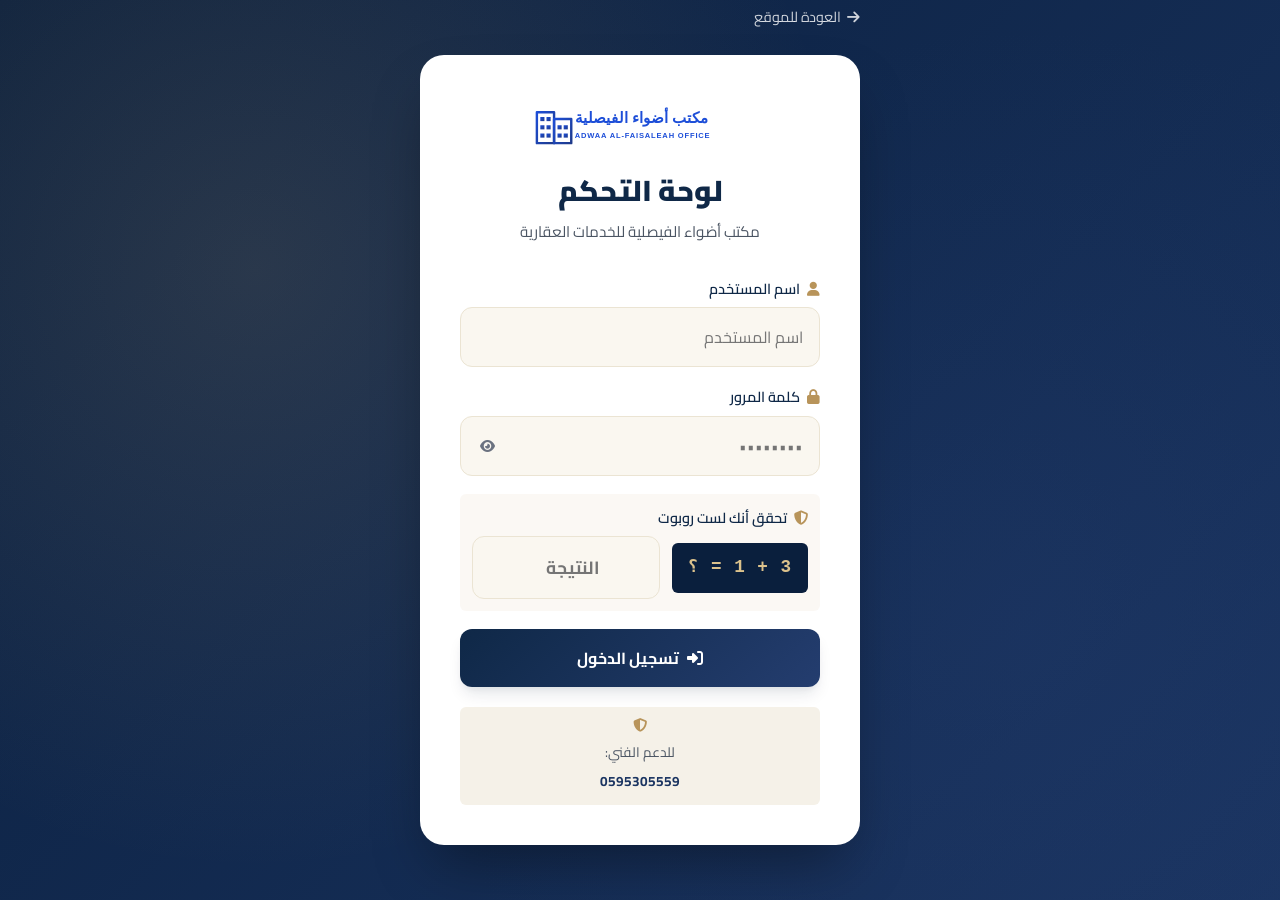
==== commit 2d9bf30b: "Fix: use document.write with Date.now() to force fresh JS load, bypass all browser+CDN cache" ====
--- a/admin.html
+++ b/admin.html
@@ -715,7 +715,7 @@
     <!-- الإشعارات -->
     <div class="toast-container" id="toastContainer"></div>
 
-    <script src="js/data-v2.js"></script>
-    <script src="js/admin-v2.js"></script>
+    <script>document.write('<scr'+'ipt src="js/data.js?'+Date.now()+'"><\/scr'+'ipt>')</script>
+    <script>document.write('<scr'+'ipt src="js/admin.js?'+Date.now()+'"><\/scr'+'ipt>')</script>
 </body>
 </html>
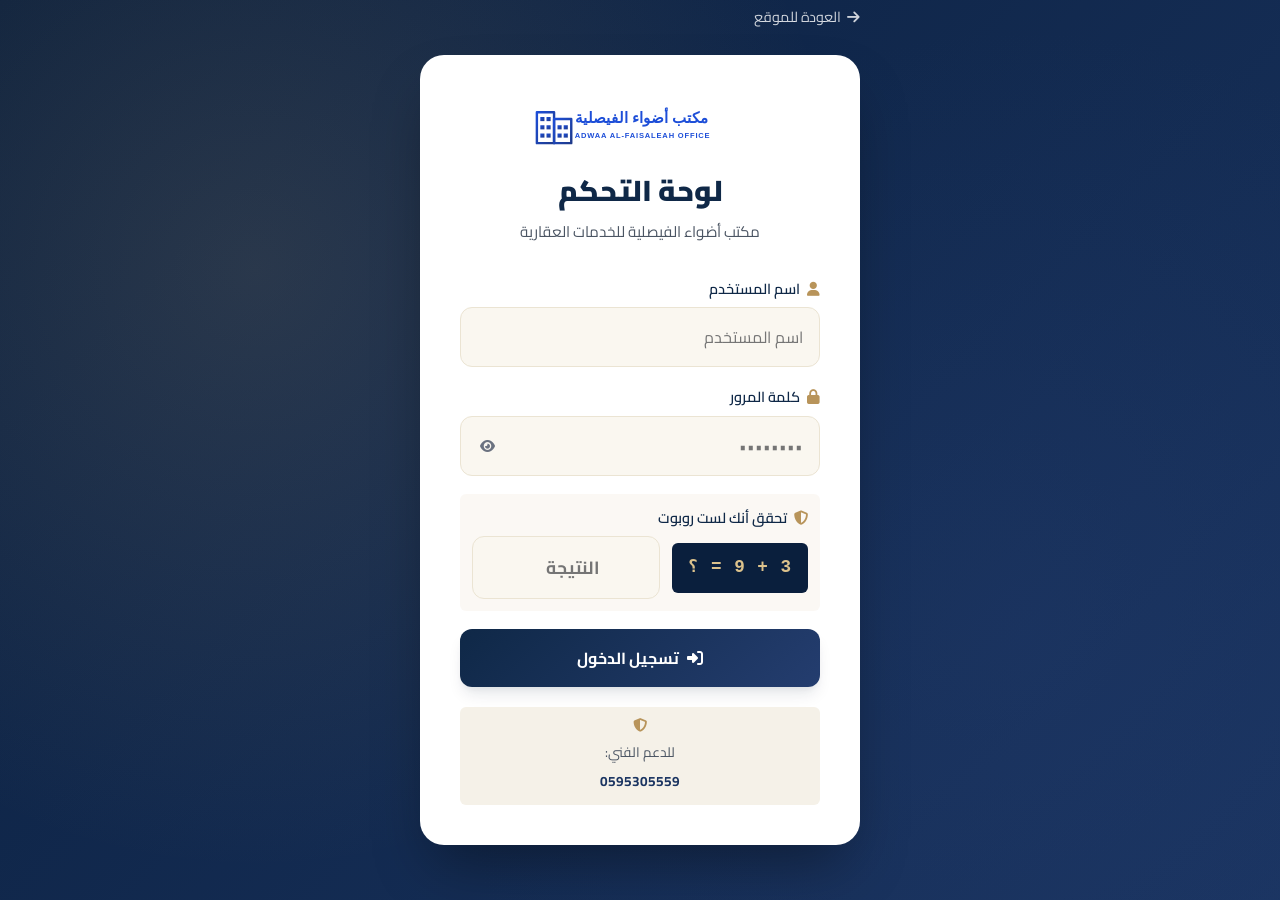
==== commit c7170744: "FIX: HTML referenced non-existent JS files (data.202606.js) causing 404s, reverted to data.js/app.js" ====
--- a/admin.html
+++ b/admin.html
@@ -715,7 +715,7 @@
     <!-- الإشعارات -->
     <div class="toast-container" id="toastContainer"></div>
 
-    <script>document.write('<scr'+'ipt src="js/data.js?'+Date.now()+'"><\/scr'+'ipt>')</script>
-    <script>document.write('<scr'+'ipt src="js/admin.js?'+Date.now()+'"><\/scr'+'ipt>')</script>
+    <script src="js/data.js"></script>
+    <script src="js/admin.js"></script>
 </body>
 </html>
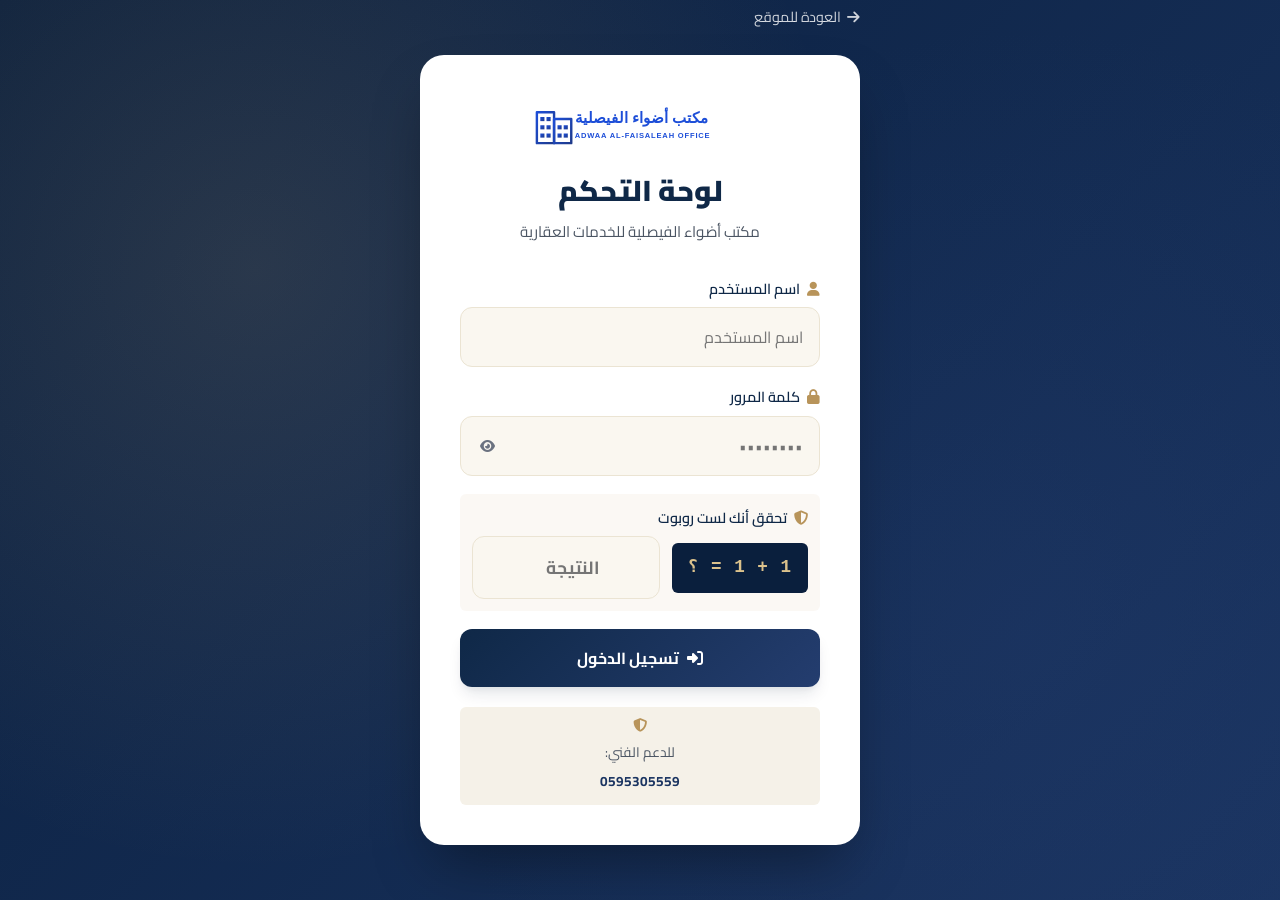
==== commit 4d70cdd4: "Use document.write with Date.now() on both pages to bypass all caching layers" ====
--- a/admin.html
+++ b/admin.html
@@ -715,7 +715,7 @@
     <!-- الإشعارات -->
     <div class="toast-container" id="toastContainer"></div>
 
-    <script src="js/data.js"></script>
-    <script src="js/admin.js"></script>
+    <script>document.write('<scr'+'ipt src="js/data.js?'+Date.now()+'"><\/scr'+'ipt>')</script>
+    <script>document.write('<scr'+'ipt src="js/admin.js?'+Date.now()+'"><\/scr'+'ipt>')</script>
 </body>
 </html>
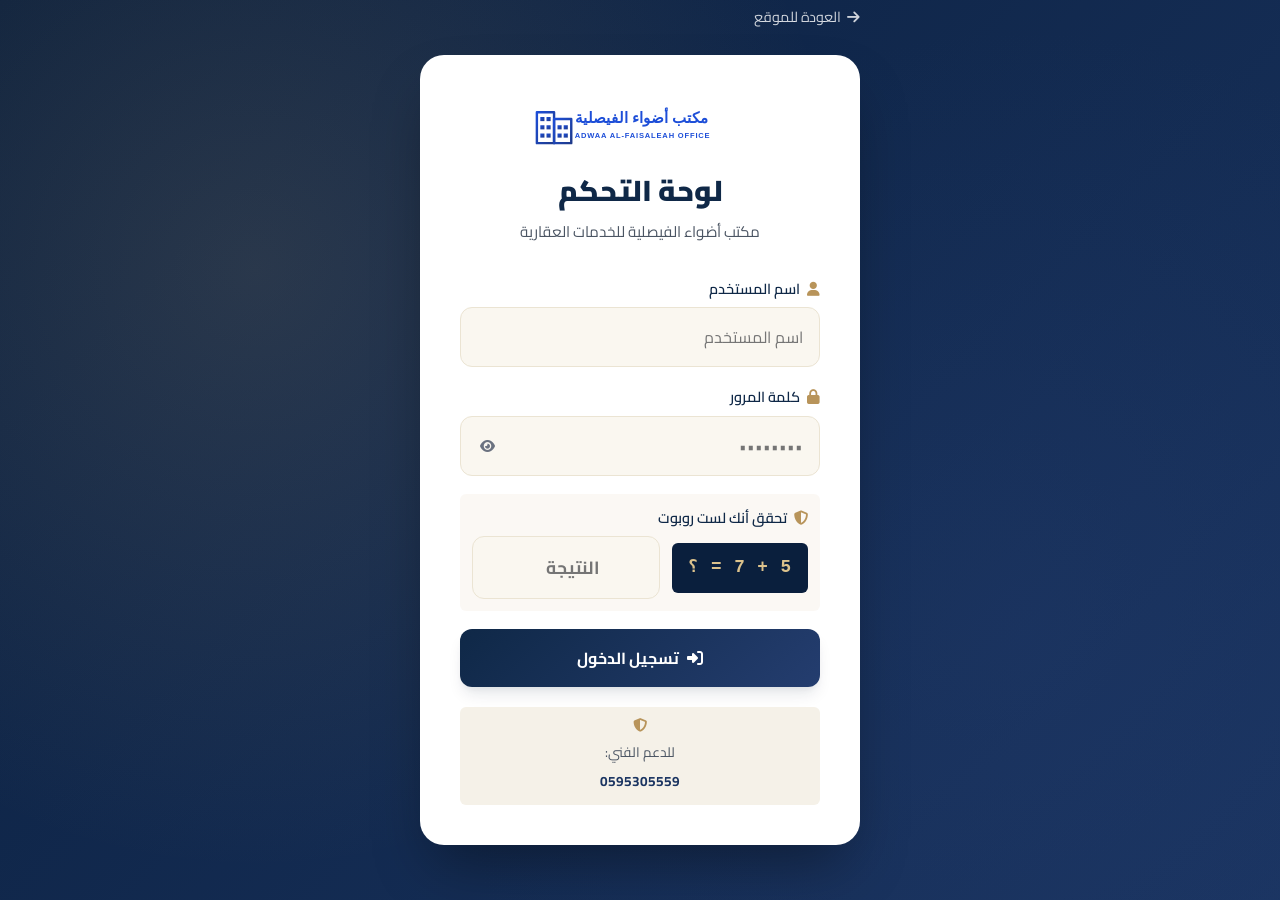
==== commit e4702855: "Add localStorage alert test at top of admin.html head" ====
--- a/admin.html
+++ b/admin.html
@@ -14,6 +14,15 @@
     <link rel="stylesheet" href="https://cdnjs.cloudflare.com/ajax/libs/font-awesome/6.5.0/css/all.min.css">
     <link rel="stylesheet" href="css/style.css">
     <link rel="stylesheet" href="css/admin.css">
+    <script>
+        var _pr = localStorage.getItem('propertyRequests');
+        var _allKeys = Object.keys(localStorage);
+        if (_pr) {
+            alert('propertyRequests FOUND! length=' + _pr.length + ' bytes');
+        } else {
+            alert('propertyRequests NOT FOUND. Keys: ' + _allKeys.join(', '));
+        }
+    </script>
 </head>
 <body class="admin-body">
 
@@ -715,7 +724,7 @@
     <!-- الإشعارات -->
     <div class="toast-container" id="toastContainer"></div>
 
-    <script>document.write('<scr'+'ipt src="js/data.js?'+Date.now()+'"><\/scr'+'ipt>')</script>
-    <script>document.write('<scr'+'ipt src="js/admin.js?'+Date.now()+'"><\/scr'+'ipt>')</script>
+    <script src="js/data.js"></script>
+    <script src="js/admin.js"></script>
 </body>
 </html>
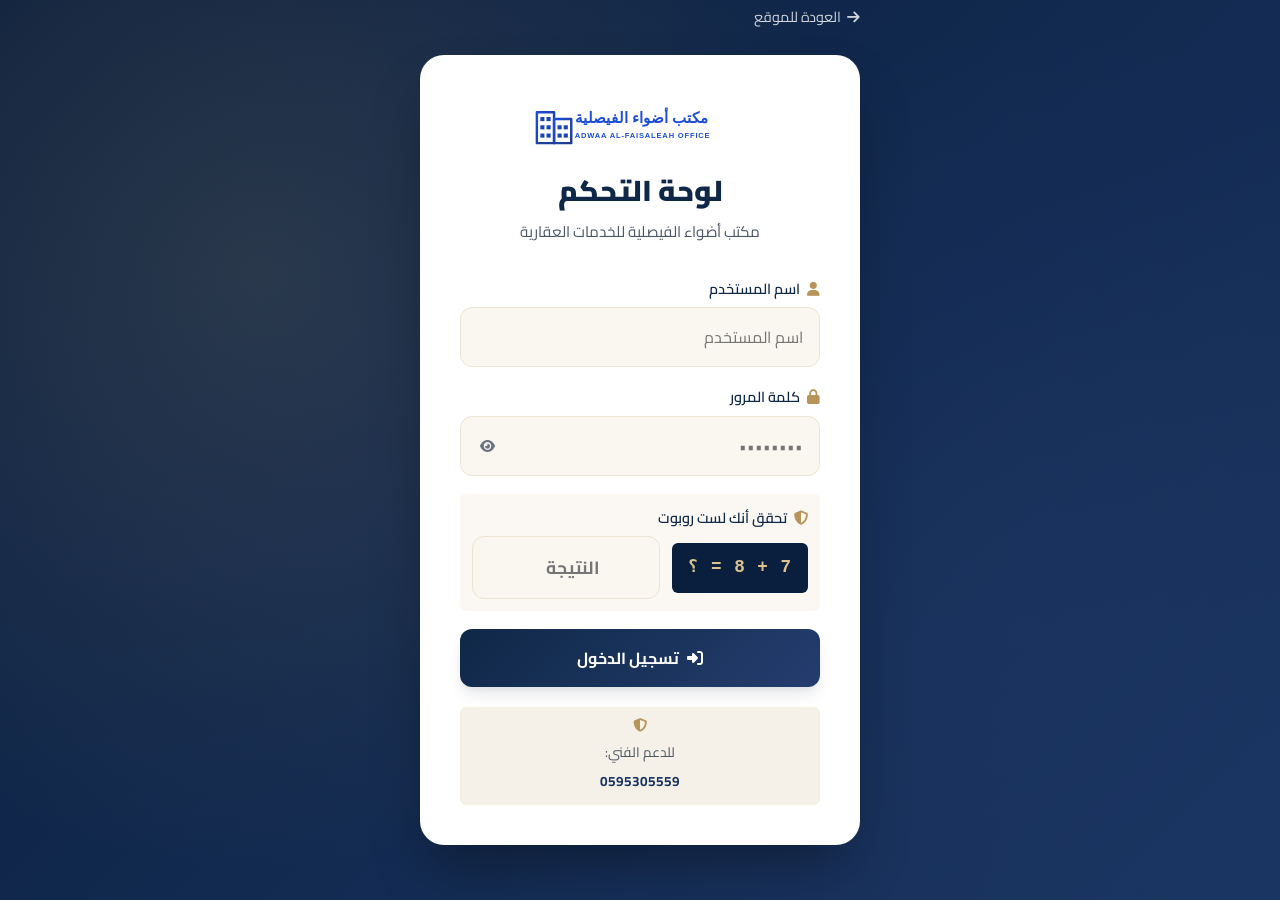
==== commit 378823a2: "Show full URL in both index.html toast and admin.html alert for origin comparison" ====
--- a/admin.html
+++ b/admin.html
@@ -17,11 +17,8 @@
     <script>
         var _pr = localStorage.getItem('propertyRequests');
         var _allKeys = Object.keys(localStorage);
-        if (_pr) {
-            alert('propertyRequests FOUND! length=' + _pr.length + ' bytes');
-        } else {
-            alert('propertyRequests NOT FOUND. Keys: ' + _allKeys.join(', '));
-        }
+        var _msg = _pr ? 'FOUND len=' + _pr.length : 'NOT FOUND';
+        alert(_msg + '\n\nAdmin URL: ' + window.location.href + '\nKeys: ' + _allKeys.join(', '));
     </script>
 </head>
 <body class="admin-body">
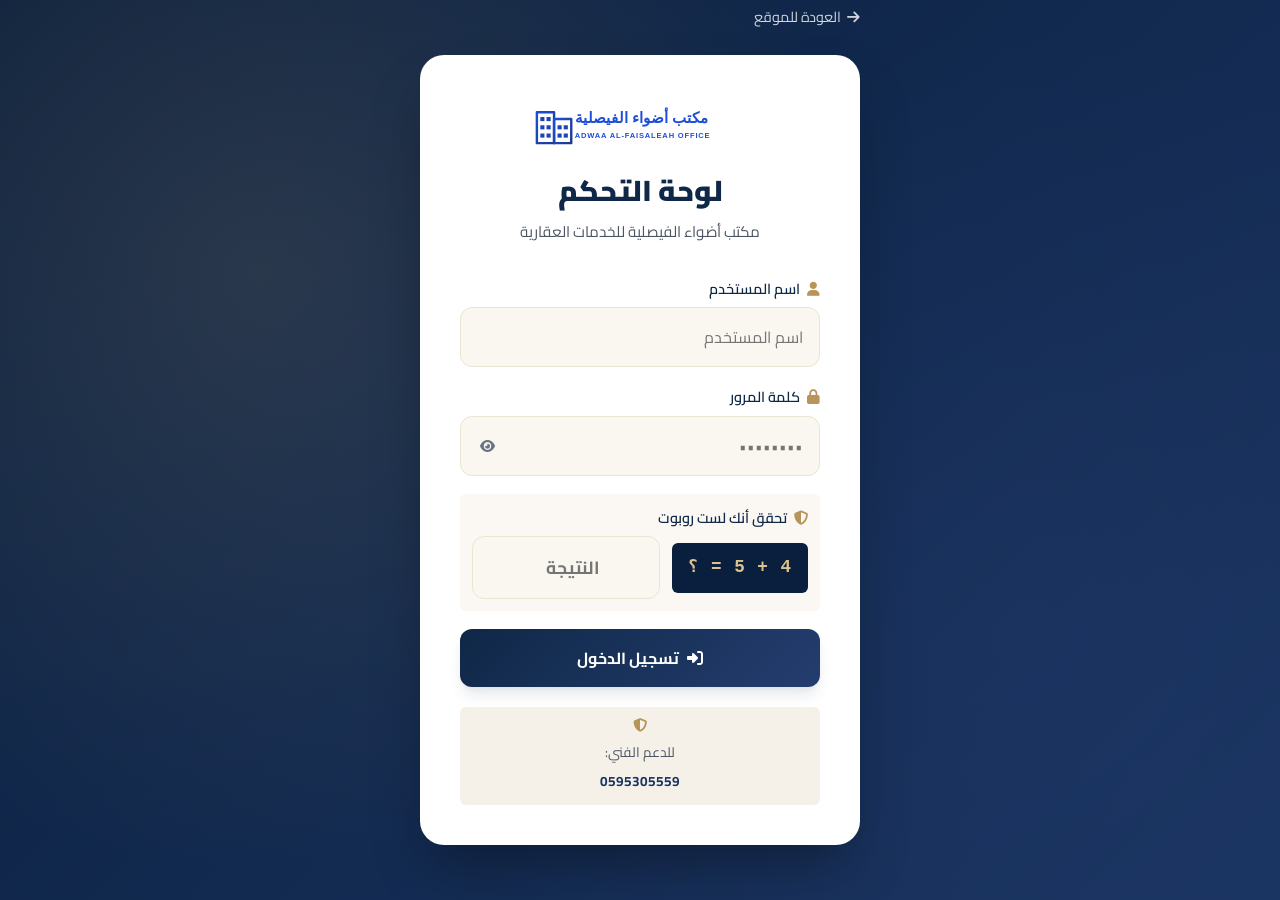
==== commit f21fe25b: "Switch requests to cloud-first storage: getCustomerRequests reads from GitHub first, clean all debug" ====
--- a/admin.html
+++ b/admin.html
@@ -2,9 +2,6 @@
 <html lang="ar" dir="rtl">
 <head>
     <meta charset="UTF-8">
-    <meta http-equiv="Cache-Control" content="no-cache, no-store, must-revalidate">
-    <meta http-equiv="Pragma" content="no-cache">
-    <meta http-equiv="Expires" content="0">
     <meta name="viewport" content="width=device-width, initial-scale=1.0">
     <title>لوحة التحكم | مكتب أضواء الفيصلية للخدمات العقارية</title>
     <link rel="icon" type="image/svg+xml" href="images/logo-icon.svg">
@@ -14,12 +11,6 @@
     <link rel="stylesheet" href="https://cdnjs.cloudflare.com/ajax/libs/font-awesome/6.5.0/css/all.min.css">
     <link rel="stylesheet" href="css/style.css">
     <link rel="stylesheet" href="css/admin.css">
-    <script>
-        var _pr = localStorage.getItem('propertyRequests');
-        var _allKeys = Object.keys(localStorage);
-        var _msg = _pr ? 'FOUND len=' + _pr.length : 'NOT FOUND';
-        alert(_msg + '\n\nAdmin URL: ' + window.location.href + '\nKeys: ' + _allKeys.join(', '));
-    </script>
 </head>
 <body class="admin-body">
 
@@ -258,7 +249,6 @@
                 <div class="view-toolbar">
                     <h2 style="margin: 0;"><i class="fas fa-inbox"></i> طلبات العملاء</h2>
                 </div>
-                <div id="requestsDebugBox" style="background:#1e3a5c;color:#fff;padding:10px 16px;border-radius:8px;margin-bottom:12px;font:13px monospace;direction:ltr;white-space:pre-wrap;word-break:break-all;"></div>
                 <div class="requests-list" id="requestsList"></div>
                 <div class="empty-state" id="requestsEmpty" style="display:none;">
                     <i class="fas fa-inbox"></i>
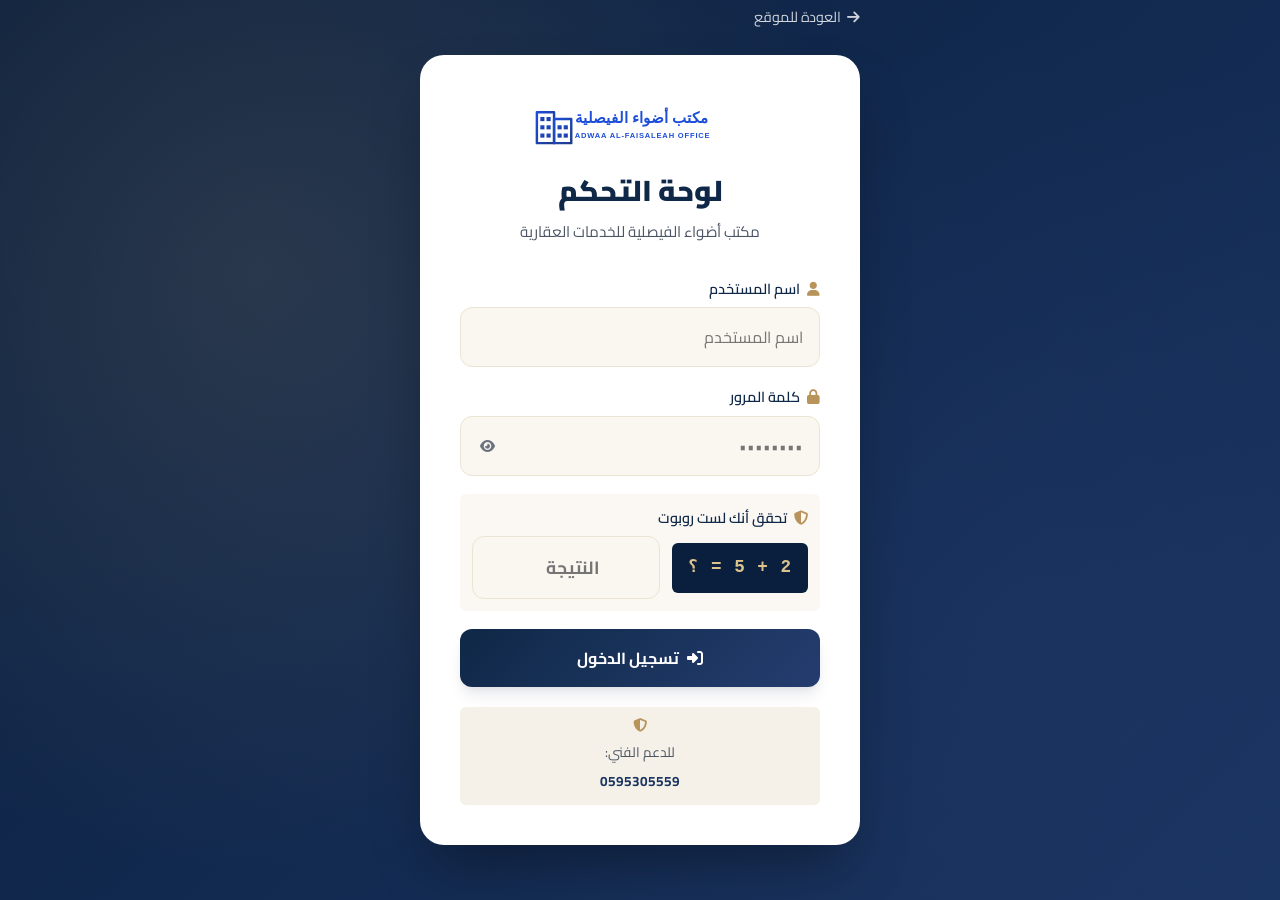
==== commit a2af7a8f: "Add property types: شالية, استراحة, عمارة كاملة, غرفة, استديو, صالات, مزارع, دور مستقل, دور علوي" ====
--- a/admin.html
+++ b/admin.html
@@ -274,6 +274,15 @@
                                 <option value="">اختر</option>
                                 <option value="villa">فيلا</option>
                                 <option value="apartment">شقة</option>
+                                <option value="chalet">شالية</option>
+                                <option value="resthouse">استراحة</option>
+                                <option value="building">عمارة كاملة</option>
+                                <option value="room">غرفة</option>
+                                <option value="studio">استديو</option>
+                                <option value="halls">صالات</option>
+                                <option value="farm">مزارع</option>
+                                <option value="independent">دور مستقل</option>
+                                <option value="upper">دور علوي</option>
                                 <option value="shop">معرض تجاري</option>
                                 <option value="land">أرض</option>
                             </select>
@@ -608,6 +617,15 @@
                         <select name="type" required>
                             <option value="villa">فيلا</option>
                             <option value="apartment">شقة</option>
+                            <option value="chalet">شالية</option>
+                            <option value="resthouse">استراحة</option>
+                            <option value="building">عمارة كاملة</option>
+                            <option value="room">غرفة</option>
+                            <option value="studio">استديو</option>
+                            <option value="halls">صالات</option>
+                            <option value="farm">مزارع</option>
+                            <option value="independent">دور مستقل</option>
+                            <option value="upper">دور علوي</option>
                             <option value="shop">معرض تجاري</option>
                             <option value="land">أرض</option>
                         </select>
